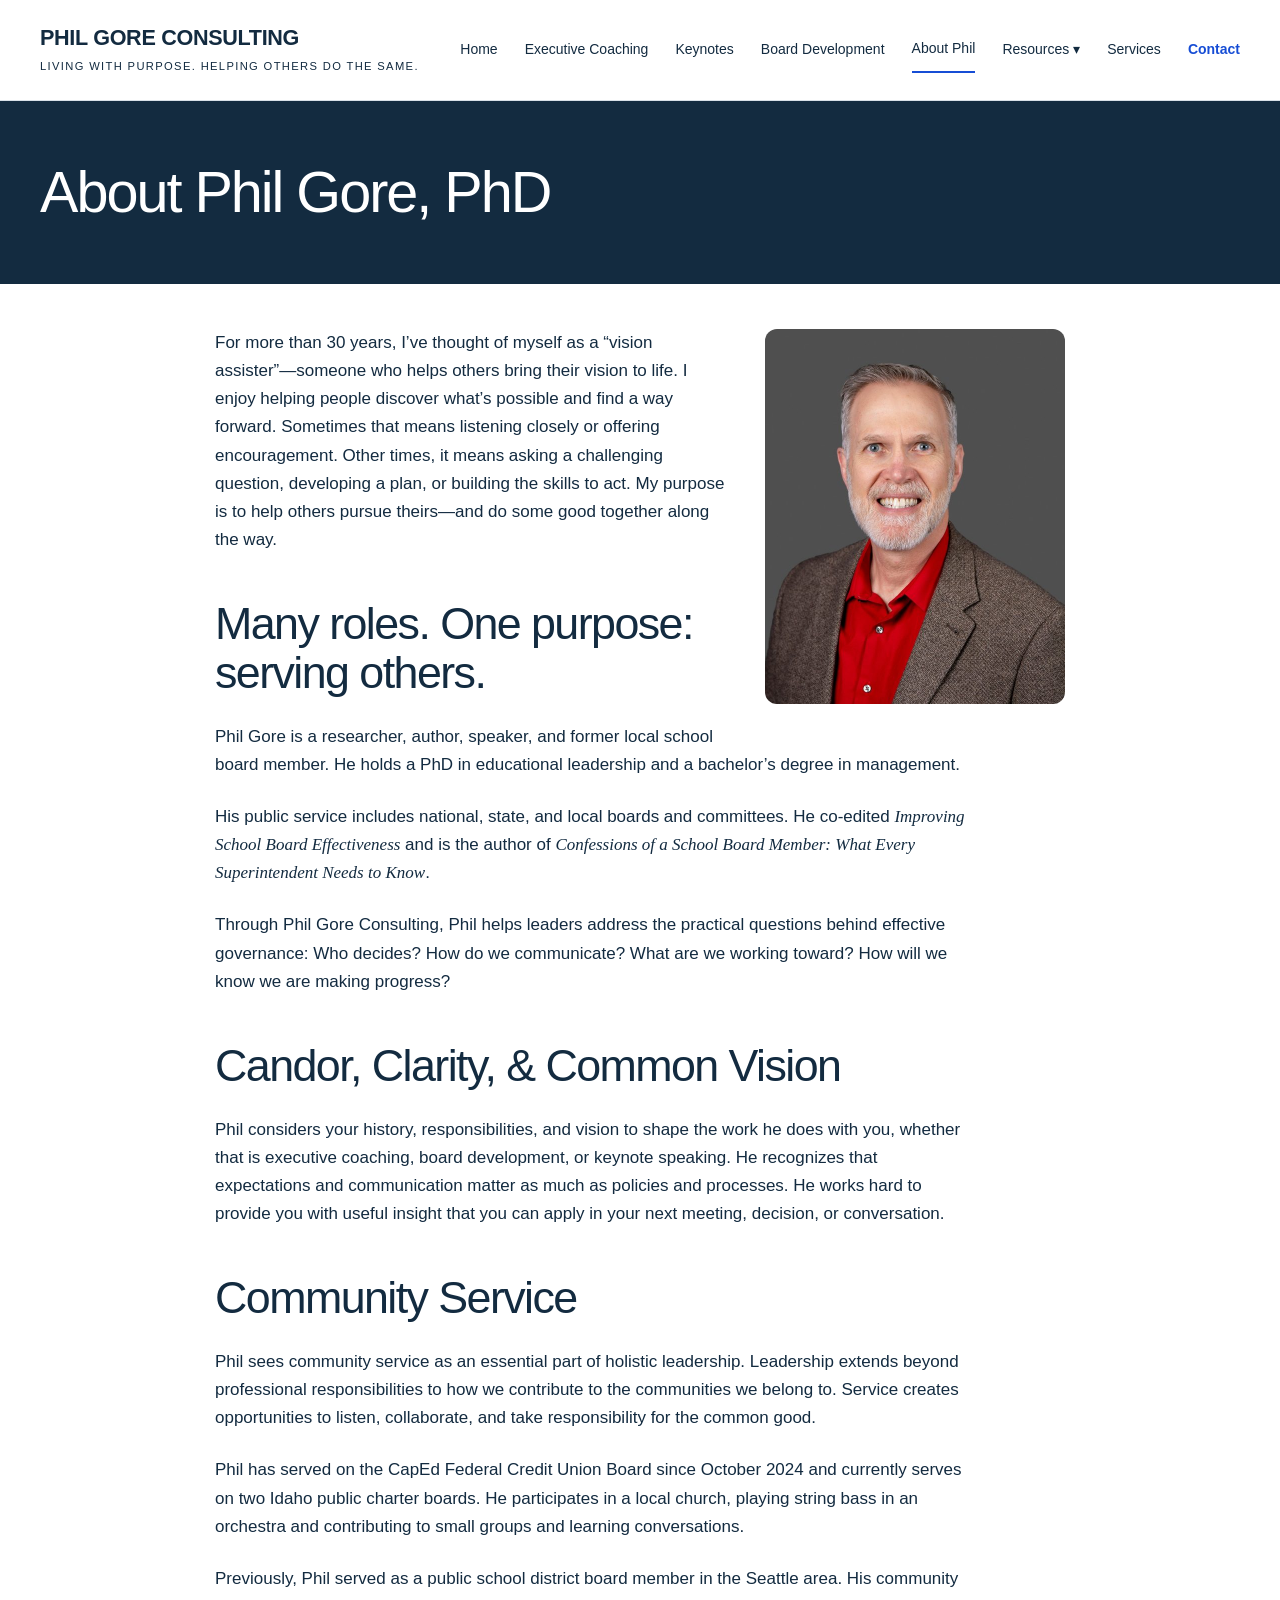
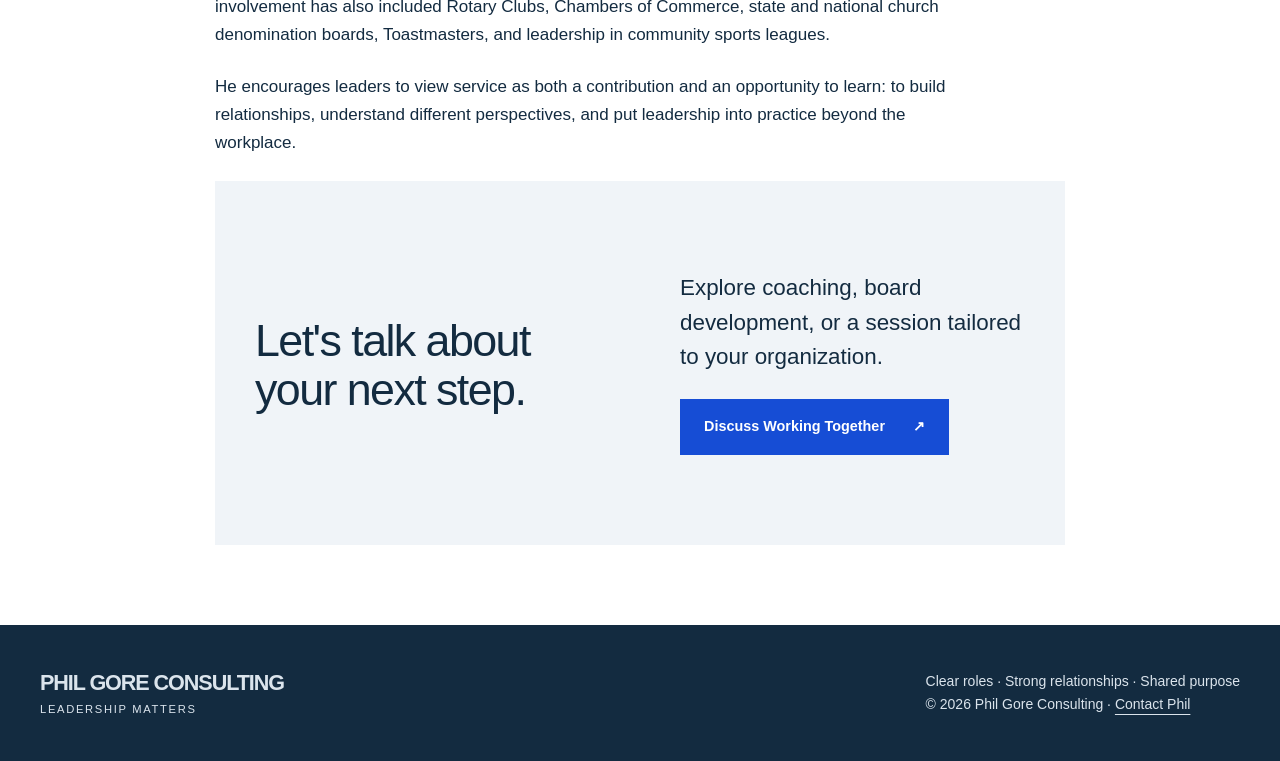
==== about/index.html @ 9f921b5c "Publish f4eb8e37dad629c6091041e6983f38a8189f47fa Erog38/board-coach@f4eb8e37dad629c6091041e6983f38a8" ====
<!DOCTYPE html><html lang="en"><head><meta charset="utf-8"><meta name="viewport" content="width=device-width,initial-scale=1"><title>About Phil Gore, PhD | Phil Gore Consulting</title><meta name="description" content="Meet Phil Gore, former school board member, researcher, author, and governance educator."><link rel="canonical" href="https://philgore.net/about/"><meta name="robots" content="index, follow, max-image-preview:large"><script type="application/ld+json">{"@context":"https://schema.org","@graph":[{"@type":"Person","@id":"https://philgore.net/#phil-gore","name":"Phil Gore","honorificSuffix":"PhD","url":"https://philgore.net/about/","image":"https://philgore.net/assets/phil-about.jpg","sameAs":["https://www.linkedin.com/in/phil-gore-phd-64459114"]},{"@type":"Organization","@id":"https://philgore.net/#consulting","name":"Phil Gore Consulting","url":"https://philgore.net/"},{"@type":"WebSite","@id":"https://philgore.net/#website","name":"Phil Gore Consulting","url":"https://philgore.net/","publisher":{"@id":"https://philgore.net/#consulting"},"inLanguage":"en-US"},{"@type":"ProfilePage","@id":"https://philgore.net/about/#webpage","url":"https://philgore.net/about/","name":"About Phil Gore, PhD | Phil Gore Consulting","description":"Meet Phil Gore, former school board member, researcher, author, and governance educator.","isPartOf":{"@id":"https://philgore.net/#website"},"inLanguage":"en-US","mainEntity":{"@id":"https://philgore.net/#phil-gore"}}]}</script><meta property="og:url" content="https://philgore.net/about/"><meta property="og:site_name" content="Phil Gore Consulting"><meta property="og:locale" content="en_US"><meta name="twitter:title" content="About Phil Gore, PhD | Phil Gore Consulting"><meta name="twitter:description" content="Meet Phil Gore, former school board member, researcher, author, and governance educator."><meta name="twitter:image:alt" content="Phil Gore"><meta property="og:title" content="About Phil Gore, PhD | Phil Gore Consulting"><meta property="og:description" content="Meet Phil Gore, former school board member, researcher, author, and governance educator."><meta property="og:type" content="website"><meta property="og:image" content="https://philgore.net/assets/phil-about.jpg"><meta property="og:image:alt" content="Phil Gore"><meta name="twitter:card" content="summary_large_image"><meta name="twitter:image" content="https://philgore.net/assets/phil-about.jpg"><meta name="theme-color" content="#132b40"><link rel="icon" type="image/svg+xml" href="/favicon-pg.svg"><link rel="stylesheet" href="/_astro/Base.B_Kn-ehx.css"></head><body><a class="skip" href="#main">Skip to content</a><header class="header" data-astro-cid-nen7h5rs><div class="wrap header-inner" data-astro-cid-nen7h5rs><a class="brand" href="/" data-astro-cid-nen7h5rs>PHIL GORE CONSULTING<small data-astro-cid-nen7h5rs>LIVING WITH PURPOSE. HELPING OTHERS DO THE SAME.</small></a><button class="menu-button" aria-controls="navigation" aria-expanded="false" data-astro-cid-nen7h5rs>Menu</button><nav id="navigation" aria-label="Main navigation" data-astro-cid-nen7h5rs><a href="/" data-astro-cid-nen7h5rs>Home</a><a href="/executive-coaching/" data-astro-cid-nen7h5rs>Executive Coaching</a><a href="/events/" data-astro-cid-nen7h5rs>Keynotes</a><a href="/board-development/" data-astro-cid-nen7h5rs>Board Development</a><a href="/about/" aria-current="page" data-astro-cid-nen7h5rs>About Phil</a><details class="resources-menu" data-astro-cid-nen7h5rs><summary data-astro-cid-nen7h5rs>Resources</summary><div class="resources-links" data-astro-cid-nen7h5rs><a href="/podcasts/" data-astro-cid-nen7h5rs>Podcasts</a><a href="/book/" data-astro-cid-nen7h5rs>Publications</a><a href="/insights/" data-astro-cid-nen7h5rs>Insights</a></div></details><a href="/services/" data-astro-cid-nen7h5rs>Services</a><a href="/contact/" data-astro-cid-nen7h5rs>Contact</a></nav></div></header><script type="module">var e=document.querySelector(`.menu-button`);e?.addEventListener(`click`,()=>{let t=document.querySelector(`nav`)?.classList.toggle(`open`);e.setAttribute(`aria-expanded`,String(!!t)),e.textContent=t?`Close`:`Menu`});var t=document.querySelector(`.resources-menu`);document.addEventListener(`click`,e=>{t&&!t.contains(e.target)&&(t.open=!1)}),t?.addEventListener(`keydown`,e=>{e.key===`Escape`&&(t.open=!1,t.querySelector(`summary`)?.focus())});</script><main id="main"><section class="page-intro"><div class="wrap"><h1>About Phil Gore, PhD</h1></div></section><div class="wrap page-body"><img class="about-portrait" src="/assets/phil-about.jpg" alt="Phil Gore, PhD" width="600" height="900"><p>For more than 30 years, I’ve thought of myself as a “vision assister”—someone who helps others bring their vision to life. I enjoy helping people discover what’s possible and find a way forward. Sometimes that means listening closely or offering encouragement. Other times, it means asking a challenging question, developing a plan, or building the skills to act. My purpose is to help others pursue theirs—and do some good together along the way.</p>
<h2 id="many-roles-one-purpose-serving-others">Many roles. One purpose: serving others.</h2>
<p>Phil Gore is a researcher, author, speaker, and former local school board member. He holds a PhD in educational leadership and a bachelor’s degree in management.</p>
<p>His public service includes national, state, and local boards and committees. He co-edited <em>Improving School Board Effectiveness</em> and is the author of <em>Confessions of a School Board Member: What Every Superintendent Needs to Know</em>.</p>
<p>Through Phil Gore Consulting, Phil helps leaders address the practical questions behind effective governance: Who decides? How do we communicate? What are we working toward? How will we know we are making progress?</p>
<h2 id="candor-clarity--common-vision">Candor, Clarity, &amp; Common Vision</h2>
<p>Phil considers your history, responsibilities, and vision to shape the work he does with you, whether that is executive coaching, board development, or keynote speaking. He recognizes that expectations and communication matter as much as policies and processes. He works hard to provide you with useful insight that you can apply in your next meeting, decision, or conversation.</p>
<h2 id="community-service">Community Service</h2>
<p>Phil sees community service as an essential part of holistic leadership. Leadership extends beyond professional responsibilities to how we contribute to the communities we belong to. Service creates opportunities to listen, collaborate, and take responsibility for the common good.</p>
<p>Phil has served on the CapEd Federal Credit Union Board since October 2024 and currently serves on two Idaho public charter boards. He participates in a local church, playing string bass in an orchestra and contributing to small groups and learning conversations.</p>
<p>Previously, Phil served as a public school district board member in the Seattle area. His community involvement has also included Rotary Clubs, Chambers of Commerce, state and national church denomination boards, Toastmasters, and leadership in community sports leagues.</p>
<p>He encourages leaders to view service as both a contribution and an opportunity to learn: to build relationships, understand different perspectives, and put leadership into practice beyond the workplace.</p>
<section class="tinted section"><div class="wrap split"><h2>Let&#39;s talk about your next step.</h2><div><p class="large">Explore coaching, board development, or a session tailored to your organization.</p><a class="button" href="/contact/">Discuss Working Together <span aria-hidden="true">&#8599;</span></a></div></div></section></div></main><footer><div class="wrap"><a class="brand" href="/">PHIL GORE CONSULTING<small>LEADERSHIP MATTERS</small></a><p>Clear roles · Strong relationships · Shared purpose<br>© 2026 Phil Gore Consulting · <a href="/contact/">Contact Phil</a></p></div></footer></body></html>
---- _astro/Base.B_Kn-ehx.css ----
:root{--ink:#132b40;--blue:#164dd5;--sky:#dce8ff;--line:#d8e0e7;--muted:#536577;--paper:#fff;--wash:#f0f4f8}*{box-sizing:border-box}html{scroll-behavior:smooth;scroll-padding-top:110px}body{color:var(--ink);background:var(--paper);margin:0;font:17px/1.65 Arial,Helvetica,sans-serif}a{color:inherit}img{max-width:100%;height:auto}h1,h2,h3,p{margin-top:0}h1,h2,h3{letter-spacing:-.035em;line-height:1.1}h1{margin-bottom:28px;font-size:clamp(2.6rem,5.4vw,5.2rem);font-weight:500}h2{margin-bottom:26px;font-size:clamp(2rem,3.5vw,3.5rem);font-weight:500}h3{font-size:1.5rem;font-weight:500}p{margin-bottom:24px}em{font-family:Georgia,serif;font-weight:400}.wrap{width:min(1200px,100% - 80px);margin:auto}.header{border-bottom:1px solid var(--line);background:#fff}.header-inner{justify-content:space-between;align-items:center;gap:24px;min-height:100px;display:flex}.brand{letter-spacing:-.05em;font-size:1.35rem;font-weight:700;line-height:1.2;text-decoration:none}.brand small{letter-spacing:.15em;text-transform:uppercase;margin-top:7px;font-size:.7rem;font-weight:400;display:block}nav{align-items:center;gap:27px;display:flex}nav a{padding:10px 0;font-size:.875rem;text-decoration:none}nav a[aria-current]{border-bottom:2px solid var(--blue)}nav a:last-child{color:var(--blue);font-weight:700}.eyebrow{text-transform:uppercase;letter-spacing:.14em;margin-bottom:24px;font-size:.75rem;font-weight:700}.hero{background:var(--ink);color:#fff;padding:85px 0 90px}.hero-grid{grid-template-columns:1.6fr .75fr;align-items:center;gap:70px;display:grid}.hero h1 em{color:#9cbbff}.lead{max-width:720px;font-size:1.25rem;line-height:1.65}.hero .lead{color:#d0dce6;max-width:650px}.actions{flex-wrap:wrap;gap:14px;margin-top:32px;display:flex}.button{background:var(--blue);color:#fff;border:1px solid var(--blue);cursor:pointer;justify-content:space-between;align-items:center;gap:28px;padding:16px 23px;font:600 .9rem/1.5 Arial;text-decoration:none;display:inline-flex}.button:hover{color:#fff;background:#123ba1}.secondary{color:var(--ink);background:0 0;border-color:#8193a4}.hero .secondary{color:#fff;border-color:#647e94}.hero-note{border-left:1px solid #4c6174;padding:20px 0 20px 40px}.big-mark{letter-spacing:-.1em;font-size:clamp(3rem,6vw,6rem);font-weight:700;line-height:1}.big-mark span{color:#85aaff}.hero-note .eyebrow{color:#a5c0fb;margin-top:42px}.hero-note p:not(.eyebrow){font-family:Georgia,serif;font-size:1.7rem;line-height:1.4}.hero-note a{text-underline-offset:7px;font-size:.9rem}.audiences{border-bottom:1px solid var(--line);justify-content:space-between;gap:20px;padding-top:25px;padding-bottom:25px;font-size:.875rem;display:flex}.audiences span{color:var(--muted)}.audiences p{margin:0}.audiences b{color:var(--blue);margin:0 12px}.section{padding-top:90px;padding-bottom:90px}.section-heading{grid-template-columns:1fr 1.5fr;gap:0 70px;margin-bottom:40px;display:grid}.section-heading .eyebrow{grid-column:1/-1}.section-heading p:last-child{max-width:470px;color:var(--muted);align-self:center}.service-grid{border-top:1px solid var(--line);border-left:1px solid var(--line);grid-template-columns:repeat(3,1fr);display:grid}.service{border-right:1px solid var(--line);border-bottom:1px solid var(--line);padding:30px;text-decoration:none}.service:hover{background:var(--wash)}.number{color:var(--blue);margin-bottom:36px;font-size:.875rem;display:block}.service h3{min-height:55px}.service p{color:var(--muted);font-size:1rem}.textlink{color:var(--blue);text-underline-offset:6px;font-size:.9rem;font-weight:600}.service .textlink{justify-content:space-between;display:flex}.split{grid-template-columns:1fr 1fr;align-items:start;gap:80px;display:grid}.tinted{background:var(--wash)}.large{font-size:1.4rem;line-height:1.55}.book-feature{align-items:center}.cover-area{background:#e5ecf4;justify-content:center;padding:40px;display:flex}.cover-area img{width:260px;box-shadow:14px 18px 28px #132b4030}.cta{background:var(--blue);color:#fff;padding:70px 0}.cta .button{color:var(--blue);background:#fff;border-color:#fff}.cta h2{margin-bottom:0}footer{background:var(--ink);color:#dbe4ec;padding:45px 0}footer .wrap{justify-content:space-between;gap:30px;display:flex}footer p{margin:0;font-size:.875rem}footer a{text-underline-offset:5px}.page-intro{background:var(--ink);color:#fff;margin-bottom:45px;padding:60px 0}.page-intro h1{max-width:1000px;font-size:clamp(2.4rem,4.5vw,4.2rem)}.page-intro .lead{color:#d0dce6}.page-intro .wrap>:last-child{margin-bottom:0}.page-intro .eyebrow{color:#a5c0fb}.jump-links{flex-wrap:wrap;gap:15px;padding-bottom:45px;display:flex}.jump-links a{border:1px solid var(--line);padding:9px 15px;font-size:.85rem;text-decoration:none}.service-detail{border-top:1px solid var(--line);padding:65px 0}.checklist{padding-left:22px}.checklist li{padding:6px 0}.three{grid-template-columns:repeat(3,1fr);gap:40px;margin-top:45px;display:grid}.three p{color:var(--muted)}.bio img{object-fit:cover;object-position:center top;width:100%;max-height:570px}.book-title{font-size:clamp(2.5rem,4vw,4rem)}.narrow{max-width:820px}.topic-grid article{border-top:2px solid var(--blue);padding-top:25px}.email{color:var(--blue);text-underline-offset:7px;font-size:clamp(1.4rem,3vw,2rem)}.small{color:var(--muted);font-size:.875rem}form{background:var(--wash);padding:35px}label{margin-bottom:7px;font-size:.9rem;font-weight:600;display:block}input,select,textarea{width:100%;font:inherit;color:var(--ink);background:#fff;border:1px solid #9daebe;border-radius:0;margin-bottom:20px;padding:12px}textarea{resize:vertical}form .small{margin:18px 0 0}.skip{z-index:10;background:#fff;padding:12px;position:absolute;top:-100px;left:12px}.skip:focus{top:12px}:focus-visible{outline-offset:5px;outline:3px solid #ef9b38}.menu-button{display:none}@media (width<=900px){.wrap{width:calc(100% - 40px)}.hero-grid{grid-template-columns:1fr;gap:35px}.hero-note{display:none}.header-inner{flex-wrap:wrap;padding:22px 0}nav{flex-wrap:wrap;gap:20px}.hero{padding:60px 0}.split{gap:40px}.service-grid{grid-template-columns:repeat(2,1fr)}.audiences{display:block}.audiences span{margin-bottom:8px;display:block}.section-heading{gap:30px}.section{padding-top:65px;padding-bottom:65px}}@media (width<=620px){.header-inner{min-height:90px}.brand{font-size:1.2rem}.menu-button{border:1px solid var(--line);font:inherit;background:#fff;padding:10px 14px;display:block}nav{gap:0;width:100%;display:none}nav.open{display:flex}nav a{width:50%;padding:12px 0}.hero h1{font-size:2.8rem}.hero .lead{font-size:1.1rem}.section-heading,.split,.three,.service-grid{grid-template-columns:1fr}.service h3{min-height:0}.number{margin-bottom:20px}.section-heading{gap:0}.section-heading h2{margin-bottom:20px}.split{gap:30px}.three{gap:20px}.cta{padding:55px 0}.page-intro{padding-top:50px}.cover-area img{width:220px}.cover-area{padding:30px}.book-feature .cover-area{order:2}footer .wrap{display:block}footer p{margin-top:20px}form{padding:22px}.audiences b{margin:0 5px}.service-detail{padding:45px 0}}@media (prefers-reduced-motion:reduce){html{scroll-behavior:auto}}.page-body{max-width:850px;padding-bottom:80px}.page-body h2{margin-top:45px}.page-body p{max-width:760px}.page-body img{float:right;width:300px;margin:0 0 30px 40px}.page-body .about-portrait{aspect-ratio:4/5;object-fit:cover;object-position:center top;border-radius:12px;height:auto}.event-list{gap:25px;padding:0;list-style:none;display:grid}.event{border-top:1px solid var(--line);padding:25px 0}.event time{color:var(--muted);font-size:.875rem}@media (width<=620px){.page-body img{float:none;width:100%;margin:0 0 25px}}.hero h1.leadership-heading,.page-intro h1.leadership-heading{letter-spacing:-.035em;color:#fff;font-family:Arial,Helvetica,sans-serif;font-size:clamp(2rem,4.5vw,4.2rem);font-style:normal;font-weight:400;line-height:1.12}.hero.leadership-hero,.page-intro.leadership-hero{padding-block:clamp(40px,5vw,60px)}.leadership-intro{flex-direction:column;align-items:flex-start;gap:24px;display:flex}.leadership-intro>.eyebrow,.leadership-intro>.leadership-heading,.leadership-intro>.lead,.leadership-intro>.actions{margin:0}.hero.leadership-hero .lead{font-size:1.25rem}.brand[data-astro-cid-nen7h5rs]{letter-spacing:-.015em;white-space:normal;flex-shrink:1;max-width:100%}.brand[data-astro-cid-nen7h5rs] small[data-astro-cid-nen7h5rs]{letter-spacing:.12em;text-wrap:balance;max-width:30rem;line-height:1.5}.header-inner[data-astro-cid-nen7h5rs]{flex-wrap:wrap;padding:22px 0}nav[data-astro-cid-nen7h5rs]{flex-wrap:wrap}.resources-menu[data-astro-cid-nen7h5rs]{position:relative}.resources-menu[data-astro-cid-nen7h5rs] summary[data-astro-cid-nen7h5rs]{cursor:pointer;padding:10px 0;font-size:.875rem;list-style:none}.resources-menu[data-astro-cid-nen7h5rs] summary[data-astro-cid-nen7h5rs]::-webkit-details-marker{display:none}.resources-menu[data-astro-cid-nen7h5rs] summary[data-astro-cid-nen7h5rs]:after{content:" ▾"}.resources-menu[data-astro-cid-nen7h5rs] summary[data-astro-cid-nen7h5rs][data-current]{border-bottom:2px solid var(--blue)}.resources-links[data-astro-cid-nen7h5rs]{z-index:20;border:1px solid var(--line);background:#fff;min-width:185px;padding:8px 16px;position:absolute;top:100%;left:-16px;box-shadow:0 10px 24px #132b4020}.resources-links[data-astro-cid-nen7h5rs] a[data-astro-cid-nen7h5rs]{color:var(--ink);width:100%;padding:12px 0;font-weight:400;display:block}.resources-links[data-astro-cid-nen7h5rs] a[data-astro-cid-nen7h5rs][aria-current]{color:var(--blue);font-weight:600}.resources-menu[data-astro-cid-nen7h5rs] summary[data-astro-cid-nen7h5rs]:focus-visible{outline:2px solid var(--blue);outline-offset:4px}@media (width<=620px){nav[data-astro-cid-nen7h5rs]{align-items:flex-start}.resources-menu[data-astro-cid-nen7h5rs]{width:50%}.resources-menu[data-astro-cid-nen7h5rs] summary[data-astro-cid-nen7h5rs]{padding:12px 0}.resources-links[data-astro-cid-nen7h5rs]{border:0;border-left:2px solid var(--line);min-width:0;box-shadow:none;padding:0 0 0 12px;position:static}.brand[data-astro-cid-nen7h5rs] small[data-astro-cid-nen7h5rs]{font-size:.622rem}}
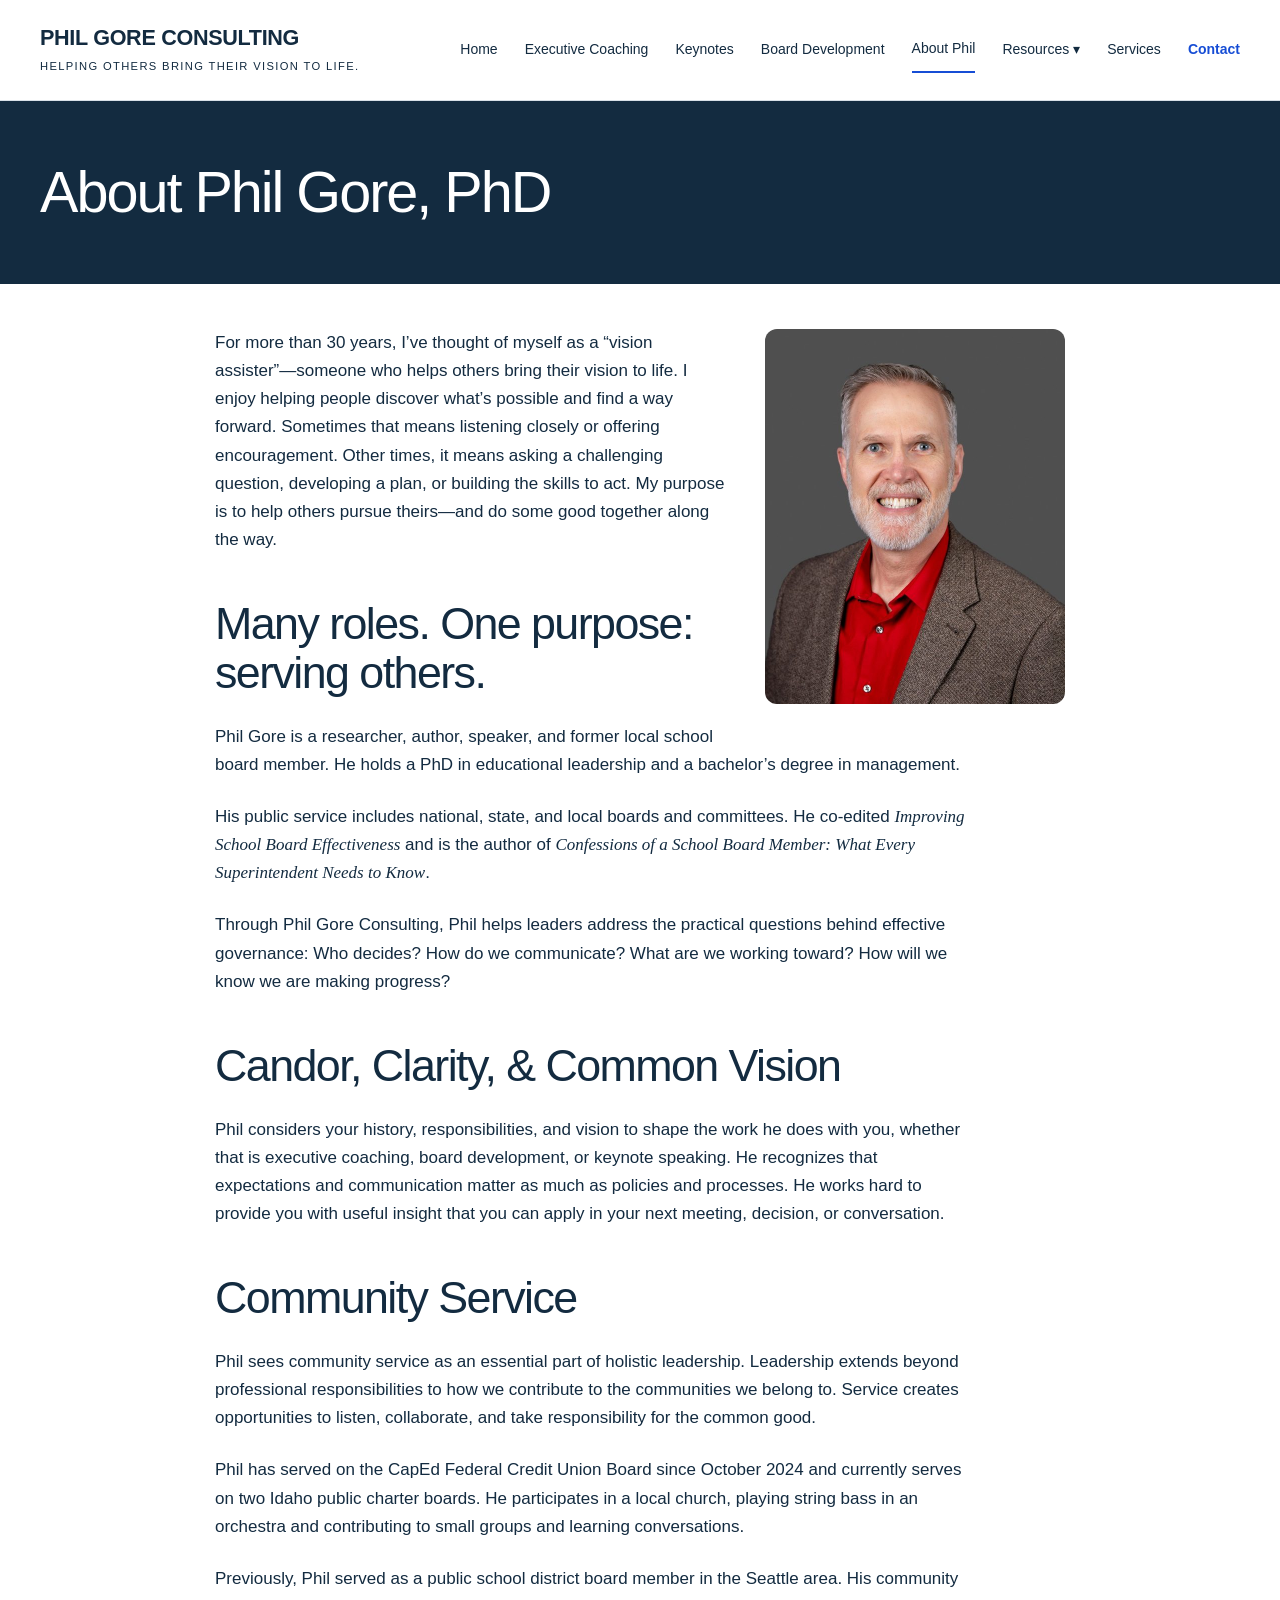
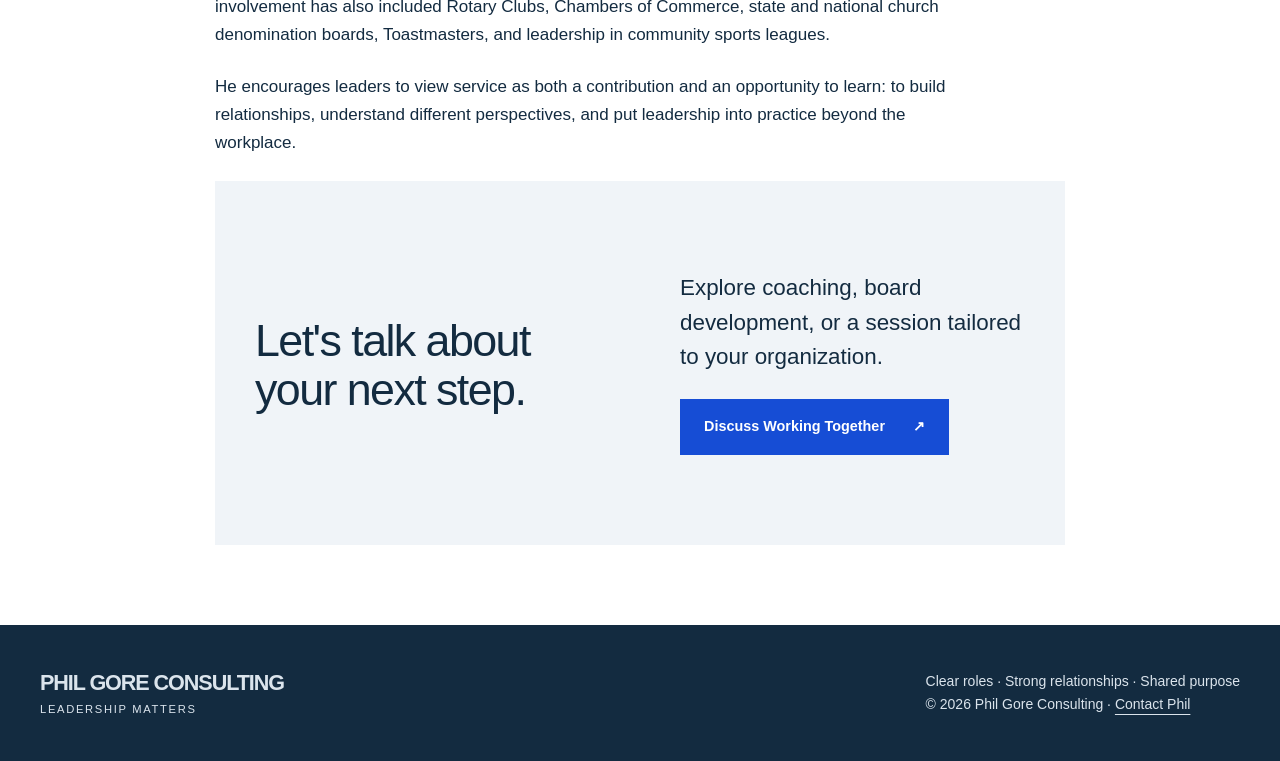
==== commit 465f1e35: "Publish 78bbd23c2805ed97fa80b8e051b37bd42bf920c8 Erog38/board-coach@78bbd23c2805ed97fa80b8e051b37bd4" ====
--- a/about/index.html
+++ b/about/index.html
@@ -1,4 +1,4 @@
-<!DOCTYPE html><html lang="en"><head><meta charset="utf-8"><meta name="viewport" content="width=device-width,initial-scale=1"><title>About Phil Gore, PhD | Phil Gore Consulting</title><meta name="description" content="Meet Phil Gore, former school board member, researcher, author, and governance educator."><link rel="canonical" href="https://philgore.net/about/"><meta name="robots" content="index, follow, max-image-preview:large"><script type="application/ld+json">{"@context":"https://schema.org","@graph":[{"@type":"Person","@id":"https://philgore.net/#phil-gore","name":"Phil Gore","honorificSuffix":"PhD","url":"https://philgore.net/about/","image":"https://philgore.net/assets/phil-about.jpg","sameAs":["https://www.linkedin.com/in/phil-gore-phd-64459114"]},{"@type":"Organization","@id":"https://philgore.net/#consulting","name":"Phil Gore Consulting","url":"https://philgore.net/"},{"@type":"WebSite","@id":"https://philgore.net/#website","name":"Phil Gore Consulting","url":"https://philgore.net/","publisher":{"@id":"https://philgore.net/#consulting"},"inLanguage":"en-US"},{"@type":"ProfilePage","@id":"https://philgore.net/about/#webpage","url":"https://philgore.net/about/","name":"About Phil Gore, PhD | Phil Gore Consulting","description":"Meet Phil Gore, former school board member, researcher, author, and governance educator.","isPartOf":{"@id":"https://philgore.net/#website"},"inLanguage":"en-US","mainEntity":{"@id":"https://philgore.net/#phil-gore"}}]}</script><meta property="og:url" content="https://philgore.net/about/"><meta property="og:site_name" content="Phil Gore Consulting"><meta property="og:locale" content="en_US"><meta name="twitter:title" content="About Phil Gore, PhD | Phil Gore Consulting"><meta name="twitter:description" content="Meet Phil Gore, former school board member, researcher, author, and governance educator."><meta name="twitter:image:alt" content="Phil Gore"><meta property="og:title" content="About Phil Gore, PhD | Phil Gore Consulting"><meta property="og:description" content="Meet Phil Gore, former school board member, researcher, author, and governance educator."><meta property="og:type" content="website"><meta property="og:image" content="https://philgore.net/assets/phil-about.jpg"><meta property="og:image:alt" content="Phil Gore"><meta name="twitter:card" content="summary_large_image"><meta name="twitter:image" content="https://philgore.net/assets/phil-about.jpg"><meta name="theme-color" content="#132b40"><link rel="icon" type="image/svg+xml" href="/favicon-pg.svg"><link rel="stylesheet" href="/_astro/Base.B_Kn-ehx.css"></head><body><a class="skip" href="#main">Skip to content</a><header class="header" data-astro-cid-nen7h5rs><div class="wrap header-inner" data-astro-cid-nen7h5rs><a class="brand" href="/" data-astro-cid-nen7h5rs>PHIL GORE CONSULTING<small data-astro-cid-nen7h5rs>LIVING WITH PURPOSE. HELPING OTHERS DO THE SAME.</small></a><button class="menu-button" aria-controls="navigation" aria-expanded="false" data-astro-cid-nen7h5rs>Menu</button><nav id="navigation" aria-label="Main navigation" data-astro-cid-nen7h5rs><a href="/" data-astro-cid-nen7h5rs>Home</a><a href="/executive-coaching/" data-astro-cid-nen7h5rs>Executive Coaching</a><a href="/events/" data-astro-cid-nen7h5rs>Keynotes</a><a href="/board-development/" data-astro-cid-nen7h5rs>Board Development</a><a href="/about/" aria-current="page" data-astro-cid-nen7h5rs>About Phil</a><details class="resources-menu" data-astro-cid-nen7h5rs><summary data-astro-cid-nen7h5rs>Resources</summary><div class="resources-links" data-astro-cid-nen7h5rs><a href="/podcasts/" data-astro-cid-nen7h5rs>Podcasts</a><a href="/book/" data-astro-cid-nen7h5rs>Publications</a><a href="/insights/" data-astro-cid-nen7h5rs>Insights</a></div></details><a href="/services/" data-astro-cid-nen7h5rs>Services</a><a href="/contact/" data-astro-cid-nen7h5rs>Contact</a></nav></div></header><script type="module">var e=document.querySelector(`.menu-button`);e?.addEventListener(`click`,()=>{let t=document.querySelector(`nav`)?.classList.toggle(`open`);e.setAttribute(`aria-expanded`,String(!!t)),e.textContent=t?`Close`:`Menu`});var t=document.querySelector(`.resources-menu`);document.addEventListener(`click`,e=>{t&&!t.contains(e.target)&&(t.open=!1)}),t?.addEventListener(`keydown`,e=>{e.key===`Escape`&&(t.open=!1,t.querySelector(`summary`)?.focus())});</script><main id="main"><section class="page-intro"><div class="wrap"><h1>About Phil Gore, PhD</h1></div></section><div class="wrap page-body"><img class="about-portrait" src="/assets/phil-about.jpg" alt="Phil Gore, PhD" width="600" height="900"><p>For more than 30 years, I’ve thought of myself as a “vision assister”—someone who helps others bring their vision to life. I enjoy helping people discover what’s possible and find a way forward. Sometimes that means listening closely or offering encouragement. Other times, it means asking a challenging question, developing a plan, or building the skills to act. My purpose is to help others pursue theirs—and do some good together along the way.</p>
+<!DOCTYPE html><html lang="en"><head><meta charset="utf-8"><meta name="viewport" content="width=device-width,initial-scale=1"><title>About Phil Gore, PhD | Phil Gore Consulting</title><meta name="description" content="Meet Phil Gore, former school board member, researcher, author, and governance educator."><link rel="canonical" href="https://philgore.net/about/"><meta name="robots" content="index, follow, max-image-preview:large"><script type="application/ld+json">{"@context":"https://schema.org","@graph":[{"@type":"Person","@id":"https://philgore.net/#phil-gore","name":"Phil Gore","honorificSuffix":"PhD","url":"https://philgore.net/about/","image":"https://philgore.net/assets/phil-about.jpg","sameAs":["https://www.linkedin.com/in/phil-gore-phd-64459114"]},{"@type":"Organization","@id":"https://philgore.net/#consulting","name":"Phil Gore Consulting","url":"https://philgore.net/"},{"@type":"WebSite","@id":"https://philgore.net/#website","name":"Phil Gore Consulting","url":"https://philgore.net/","publisher":{"@id":"https://philgore.net/#consulting"},"inLanguage":"en-US"},{"@type":"ProfilePage","@id":"https://philgore.net/about/#webpage","url":"https://philgore.net/about/","name":"About Phil Gore, PhD | Phil Gore Consulting","description":"Meet Phil Gore, former school board member, researcher, author, and governance educator.","isPartOf":{"@id":"https://philgore.net/#website"},"inLanguage":"en-US","mainEntity":{"@id":"https://philgore.net/#phil-gore"}}]}</script><meta property="og:url" content="https://philgore.net/about/"><meta property="og:site_name" content="Phil Gore Consulting"><meta property="og:locale" content="en_US"><meta name="twitter:title" content="About Phil Gore, PhD | Phil Gore Consulting"><meta name="twitter:description" content="Meet Phil Gore, former school board member, researcher, author, and governance educator."><meta name="twitter:image:alt" content="Phil Gore"><meta property="og:title" content="About Phil Gore, PhD | Phil Gore Consulting"><meta property="og:description" content="Meet Phil Gore, former school board member, researcher, author, and governance educator."><meta property="og:type" content="website"><meta property="og:image" content="https://philgore.net/assets/phil-about.jpg"><meta property="og:image:alt" content="Phil Gore"><meta name="twitter:card" content="summary_large_image"><meta name="twitter:image" content="https://philgore.net/assets/phil-about.jpg"><meta name="theme-color" content="#132b40"><link rel="icon" type="image/svg+xml" href="/favicon-pg.svg"><link rel="stylesheet" href="/_astro/Base.B_Kn-ehx.css"></head><body><a class="skip" href="#main">Skip to content</a><header class="header" data-astro-cid-nen7h5rs><div class="wrap header-inner" data-astro-cid-nen7h5rs><a class="brand" href="/" data-astro-cid-nen7h5rs>PHIL GORE CONSULTING<small data-astro-cid-nen7h5rs>Helping others bring their vision to life.</small></a><button class="menu-button" aria-controls="navigation" aria-expanded="false" data-astro-cid-nen7h5rs>Menu</button><nav id="navigation" aria-label="Main navigation" data-astro-cid-nen7h5rs><a href="/" data-astro-cid-nen7h5rs>Home</a><a href="/executive-coaching/" data-astro-cid-nen7h5rs>Executive Coaching</a><a href="/events/" data-astro-cid-nen7h5rs>Keynotes</a><a href="/board-development/" data-astro-cid-nen7h5rs>Board Development</a><a href="/about/" aria-current="page" data-astro-cid-nen7h5rs>About Phil</a><details class="resources-menu" data-astro-cid-nen7h5rs><summary data-astro-cid-nen7h5rs>Resources</summary><div class="resources-links" data-astro-cid-nen7h5rs><a href="/podcasts/" data-astro-cid-nen7h5rs>Podcasts</a><a href="/book/" data-astro-cid-nen7h5rs>Publications</a><a href="/insights/" data-astro-cid-nen7h5rs>Insights</a></div></details><a href="/services/" data-astro-cid-nen7h5rs>Services</a><a href="/contact/" data-astro-cid-nen7h5rs>Contact</a></nav></div></header><script type="module">var e=document.querySelector(`.menu-button`);e?.addEventListener(`click`,()=>{let t=document.querySelector(`nav`)?.classList.toggle(`open`);e.setAttribute(`aria-expanded`,String(!!t)),e.textContent=t?`Close`:`Menu`});var t=document.querySelector(`.resources-menu`);document.addEventListener(`click`,e=>{t&&!t.contains(e.target)&&(t.open=!1)}),t?.addEventListener(`keydown`,e=>{e.key===`Escape`&&(t.open=!1,t.querySelector(`summary`)?.focus())});</script><main id="main"><section class="page-intro"><div class="wrap"><h1>About Phil Gore, PhD</h1></div></section><div class="wrap page-body"><img class="about-portrait" src="/assets/phil-about.jpg" alt="Phil Gore, PhD" width="600" height="900"><p>For more than 30 years, I’ve thought of myself as a “vision assister”—someone who helps others bring their vision to life. I enjoy helping people discover what’s possible and find a way forward. Sometimes that means listening closely or offering encouragement. Other times, it means asking a challenging question, developing a plan, or building the skills to act. My purpose is to help others pursue theirs—and do some good together along the way.</p>
 <h2 id="many-roles-one-purpose-serving-others">Many roles. One purpose: serving others.</h2>
 <p>Phil Gore is a researcher, author, speaker, and former local school board member. He holds a PhD in educational leadership and a bachelor’s degree in management.</p>
 <p>His public service includes national, state, and local boards and committees. He co-edited <em>Improving School Board Effectiveness</em> and is the author of <em>Confessions of a School Board Member: What Every Superintendent Needs to Know</em>.</p>
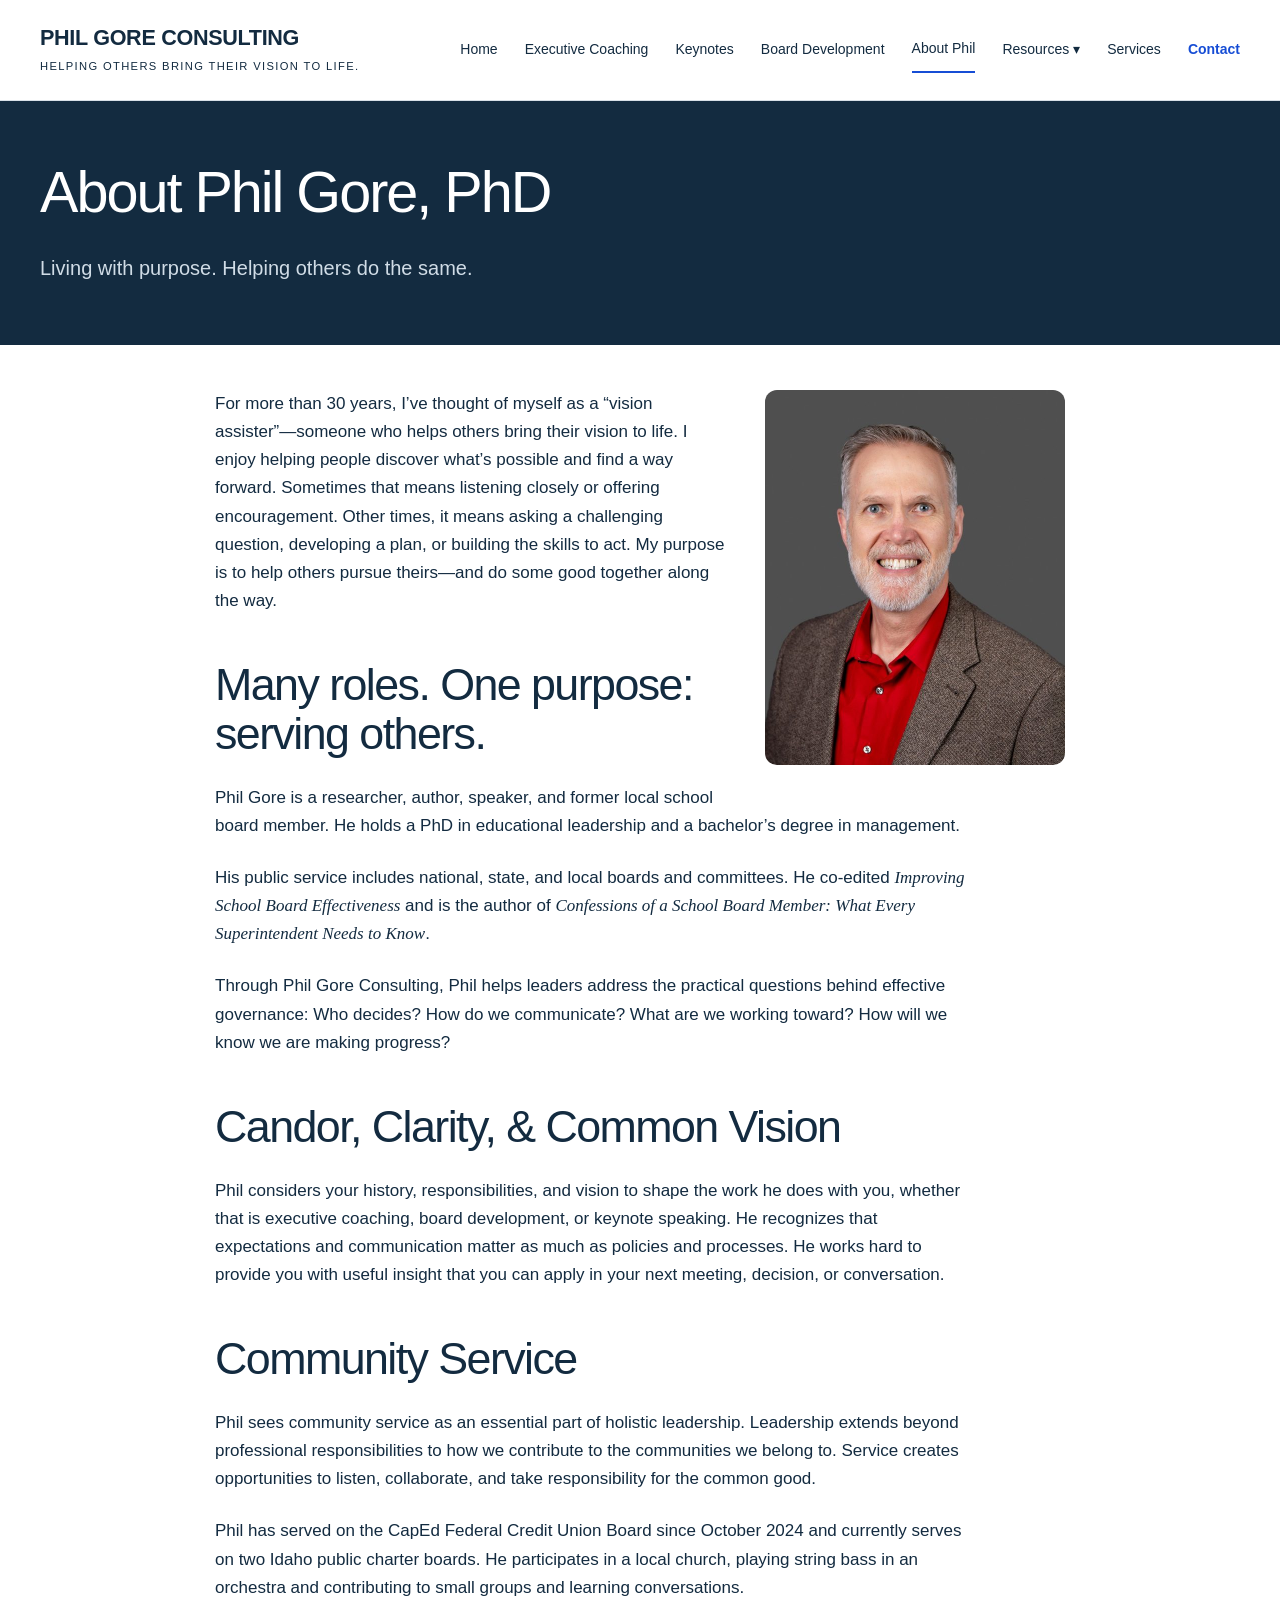
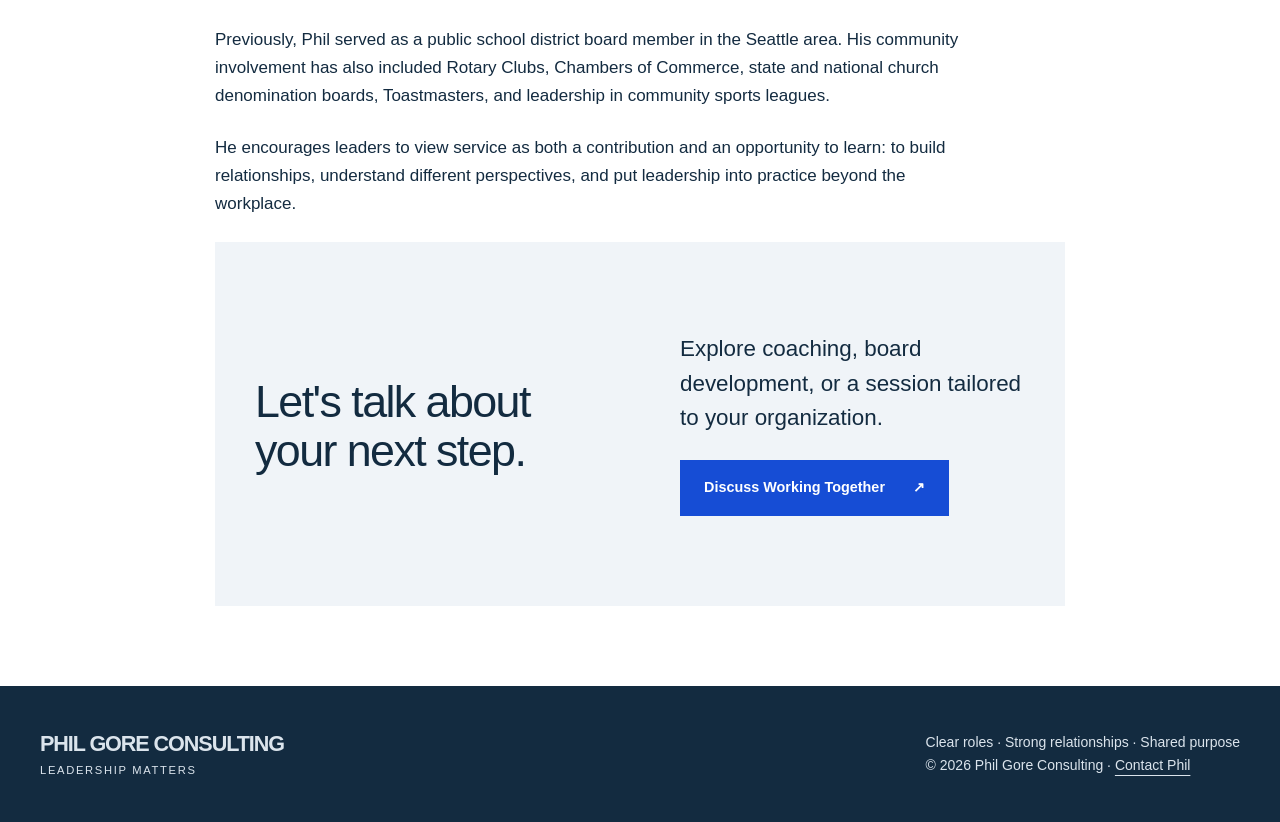
==== commit 06b41031: "Publish 7d4c35b1aa7a90f6311e693cb22f01055b196aa8 Erog38/board-coach@7d4c35b1aa7a90f6311e693cb22f0105" ====
--- a/about/index.html
+++ b/about/index.html
@@ -1,4 +1,4 @@
-<!DOCTYPE html><html lang="en"><head><meta charset="utf-8"><meta name="viewport" content="width=device-width,initial-scale=1"><title>About Phil Gore, PhD | Phil Gore Consulting</title><meta name="description" content="Meet Phil Gore, former school board member, researcher, author, and governance educator."><link rel="canonical" href="https://philgore.net/about/"><meta name="robots" content="index, follow, max-image-preview:large"><script type="application/ld+json">{"@context":"https://schema.org","@graph":[{"@type":"Person","@id":"https://philgore.net/#phil-gore","name":"Phil Gore","honorificSuffix":"PhD","url":"https://philgore.net/about/","image":"https://philgore.net/assets/phil-about.jpg","sameAs":["https://www.linkedin.com/in/phil-gore-phd-64459114"]},{"@type":"Organization","@id":"https://philgore.net/#consulting","name":"Phil Gore Consulting","url":"https://philgore.net/"},{"@type":"WebSite","@id":"https://philgore.net/#website","name":"Phil Gore Consulting","url":"https://philgore.net/","publisher":{"@id":"https://philgore.net/#consulting"},"inLanguage":"en-US"},{"@type":"ProfilePage","@id":"https://philgore.net/about/#webpage","url":"https://philgore.net/about/","name":"About Phil Gore, PhD | Phil Gore Consulting","description":"Meet Phil Gore, former school board member, researcher, author, and governance educator.","isPartOf":{"@id":"https://philgore.net/#website"},"inLanguage":"en-US","mainEntity":{"@id":"https://philgore.net/#phil-gore"}}]}</script><meta property="og:url" content="https://philgore.net/about/"><meta property="og:site_name" content="Phil Gore Consulting"><meta property="og:locale" content="en_US"><meta name="twitter:title" content="About Phil Gore, PhD | Phil Gore Consulting"><meta name="twitter:description" content="Meet Phil Gore, former school board member, researcher, author, and governance educator."><meta name="twitter:image:alt" content="Phil Gore"><meta property="og:title" content="About Phil Gore, PhD | Phil Gore Consulting"><meta property="og:description" content="Meet Phil Gore, former school board member, researcher, author, and governance educator."><meta property="og:type" content="website"><meta property="og:image" content="https://philgore.net/assets/phil-about.jpg"><meta property="og:image:alt" content="Phil Gore"><meta name="twitter:card" content="summary_large_image"><meta name="twitter:image" content="https://philgore.net/assets/phil-about.jpg"><meta name="theme-color" content="#132b40"><link rel="icon" type="image/svg+xml" href="/favicon-pg.svg"><link rel="stylesheet" href="/_astro/Base.B_Kn-ehx.css"></head><body><a class="skip" href="#main">Skip to content</a><header class="header" data-astro-cid-nen7h5rs><div class="wrap header-inner" data-astro-cid-nen7h5rs><a class="brand" href="/" data-astro-cid-nen7h5rs>PHIL GORE CONSULTING<small data-astro-cid-nen7h5rs>Helping others bring their vision to life.</small></a><button class="menu-button" aria-controls="navigation" aria-expanded="false" data-astro-cid-nen7h5rs>Menu</button><nav id="navigation" aria-label="Main navigation" data-astro-cid-nen7h5rs><a href="/" data-astro-cid-nen7h5rs>Home</a><a href="/executive-coaching/" data-astro-cid-nen7h5rs>Executive Coaching</a><a href="/events/" data-astro-cid-nen7h5rs>Keynotes</a><a href="/board-development/" data-astro-cid-nen7h5rs>Board Development</a><a href="/about/" aria-current="page" data-astro-cid-nen7h5rs>About Phil</a><details class="resources-menu" data-astro-cid-nen7h5rs><summary data-astro-cid-nen7h5rs>Resources</summary><div class="resources-links" data-astro-cid-nen7h5rs><a href="/podcasts/" data-astro-cid-nen7h5rs>Podcasts</a><a href="/book/" data-astro-cid-nen7h5rs>Publications</a><a href="/insights/" data-astro-cid-nen7h5rs>Insights</a></div></details><a href="/services/" data-astro-cid-nen7h5rs>Services</a><a href="/contact/" data-astro-cid-nen7h5rs>Contact</a></nav></div></header><script type="module">var e=document.querySelector(`.menu-button`);e?.addEventListener(`click`,()=>{let t=document.querySelector(`nav`)?.classList.toggle(`open`);e.setAttribute(`aria-expanded`,String(!!t)),e.textContent=t?`Close`:`Menu`});var t=document.querySelector(`.resources-menu`);document.addEventListener(`click`,e=>{t&&!t.contains(e.target)&&(t.open=!1)}),t?.addEventListener(`keydown`,e=>{e.key===`Escape`&&(t.open=!1,t.querySelector(`summary`)?.focus())});</script><main id="main"><section class="page-intro"><div class="wrap"><h1>About Phil Gore, PhD</h1></div></section><div class="wrap page-body"><img class="about-portrait" src="/assets/phil-about.jpg" alt="Phil Gore, PhD" width="600" height="900"><p>For more than 30 years, I’ve thought of myself as a “vision assister”—someone who helps others bring their vision to life. I enjoy helping people discover what’s possible and find a way forward. Sometimes that means listening closely or offering encouragement. Other times, it means asking a challenging question, developing a plan, or building the skills to act. My purpose is to help others pursue theirs—and do some good together along the way.</p>
+<!DOCTYPE html><html lang="en"><head><meta charset="utf-8"><meta name="viewport" content="width=device-width,initial-scale=1"><title>About Phil Gore, PhD | Phil Gore Consulting</title><meta name="description" content="Meet Phil Gore, former school board member, researcher, author, and governance educator."><link rel="canonical" href="https://philgore.net/about/"><meta name="robots" content="index, follow, max-image-preview:large"><script type="application/ld+json">{"@context":"https://schema.org","@graph":[{"@type":"Person","@id":"https://philgore.net/#phil-gore","name":"Phil Gore","honorificSuffix":"PhD","url":"https://philgore.net/about/","image":"https://philgore.net/assets/phil-about.jpg","sameAs":["https://www.linkedin.com/in/phil-gore-phd-64459114"]},{"@type":"Organization","@id":"https://philgore.net/#consulting","name":"Phil Gore Consulting","url":"https://philgore.net/"},{"@type":"WebSite","@id":"https://philgore.net/#website","name":"Phil Gore Consulting","url":"https://philgore.net/","publisher":{"@id":"https://philgore.net/#consulting"},"inLanguage":"en-US"},{"@type":"ProfilePage","@id":"https://philgore.net/about/#webpage","url":"https://philgore.net/about/","name":"About Phil Gore, PhD | Phil Gore Consulting","description":"Meet Phil Gore, former school board member, researcher, author, and governance educator.","isPartOf":{"@id":"https://philgore.net/#website"},"inLanguage":"en-US","mainEntity":{"@id":"https://philgore.net/#phil-gore"}}]}</script><meta property="og:url" content="https://philgore.net/about/"><meta property="og:site_name" content="Phil Gore Consulting"><meta property="og:locale" content="en_US"><meta name="twitter:title" content="About Phil Gore, PhD | Phil Gore Consulting"><meta name="twitter:description" content="Meet Phil Gore, former school board member, researcher, author, and governance educator."><meta name="twitter:image:alt" content="Phil Gore"><meta property="og:title" content="About Phil Gore, PhD | Phil Gore Consulting"><meta property="og:description" content="Meet Phil Gore, former school board member, researcher, author, and governance educator."><meta property="og:type" content="website"><meta property="og:image" content="https://philgore.net/assets/phil-about.jpg"><meta property="og:image:alt" content="Phil Gore"><meta name="twitter:card" content="summary_large_image"><meta name="twitter:image" content="https://philgore.net/assets/phil-about.jpg"><meta name="theme-color" content="#132b40"><link rel="icon" type="image/svg+xml" href="/favicon-pg.svg"><link rel="stylesheet" href="/_astro/Base.B_Kn-ehx.css"></head><body><a class="skip" href="#main">Skip to content</a><header class="header" data-astro-cid-nen7h5rs><div class="wrap header-inner" data-astro-cid-nen7h5rs><a class="brand" href="/" data-astro-cid-nen7h5rs>PHIL GORE CONSULTING<small data-astro-cid-nen7h5rs>Helping others bring their vision to life.</small></a><button class="menu-button" aria-controls="navigation" aria-expanded="false" data-astro-cid-nen7h5rs>Menu</button><nav id="navigation" aria-label="Main navigation" data-astro-cid-nen7h5rs><a href="/" data-astro-cid-nen7h5rs>Home</a><a href="/executive-coaching/" data-astro-cid-nen7h5rs>Executive Coaching</a><a href="/events/" data-astro-cid-nen7h5rs>Keynotes</a><a href="/board-development/" data-astro-cid-nen7h5rs>Board Development</a><a href="/about/" aria-current="page" data-astro-cid-nen7h5rs>About Phil</a><details class="resources-menu" data-astro-cid-nen7h5rs><summary data-astro-cid-nen7h5rs>Resources</summary><div class="resources-links" data-astro-cid-nen7h5rs><a href="/podcasts/" data-astro-cid-nen7h5rs>Podcasts</a><a href="/book/" data-astro-cid-nen7h5rs>Publications</a><a href="/insights/" data-astro-cid-nen7h5rs>Insights</a></div></details><a href="/services/" data-astro-cid-nen7h5rs>Services</a><a href="/contact/" data-astro-cid-nen7h5rs>Contact</a></nav></div></header><script type="module">var e=document.querySelector(`.menu-button`);e?.addEventListener(`click`,()=>{let t=document.querySelector(`nav`)?.classList.toggle(`open`);e.setAttribute(`aria-expanded`,String(!!t)),e.textContent=t?`Close`:`Menu`});var t=document.querySelector(`.resources-menu`);document.addEventListener(`click`,e=>{t&&!t.contains(e.target)&&(t.open=!1)}),t?.addEventListener(`keydown`,e=>{e.key===`Escape`&&(t.open=!1,t.querySelector(`summary`)?.focus())});</script><main id="main"><section class="page-intro"><div class="wrap"><h1>About Phil Gore, PhD</h1><p class="lead">Living with purpose. Helping others do the same.</p></div></section><div class="wrap page-body"><img class="about-portrait" src="/assets/phil-about.jpg" alt="Phil Gore, PhD" width="600" height="900"><p>For more than 30 years, I’ve thought of myself as a “vision assister”—someone who helps others bring their vision to life. I enjoy helping people discover what’s possible and find a way forward. Sometimes that means listening closely or offering encouragement. Other times, it means asking a challenging question, developing a plan, or building the skills to act. My purpose is to help others pursue theirs—and do some good together along the way.</p>
 <h2 id="many-roles-one-purpose-serving-others">Many roles. One purpose: serving others.</h2>
 <p>Phil Gore is a researcher, author, speaker, and former local school board member. He holds a PhD in educational leadership and a bachelor’s degree in management.</p>
 <p>His public service includes national, state, and local boards and committees. He co-edited <em>Improving School Board Effectiveness</em> and is the author of <em>Confessions of a School Board Member: What Every Superintendent Needs to Know</em>.</p>
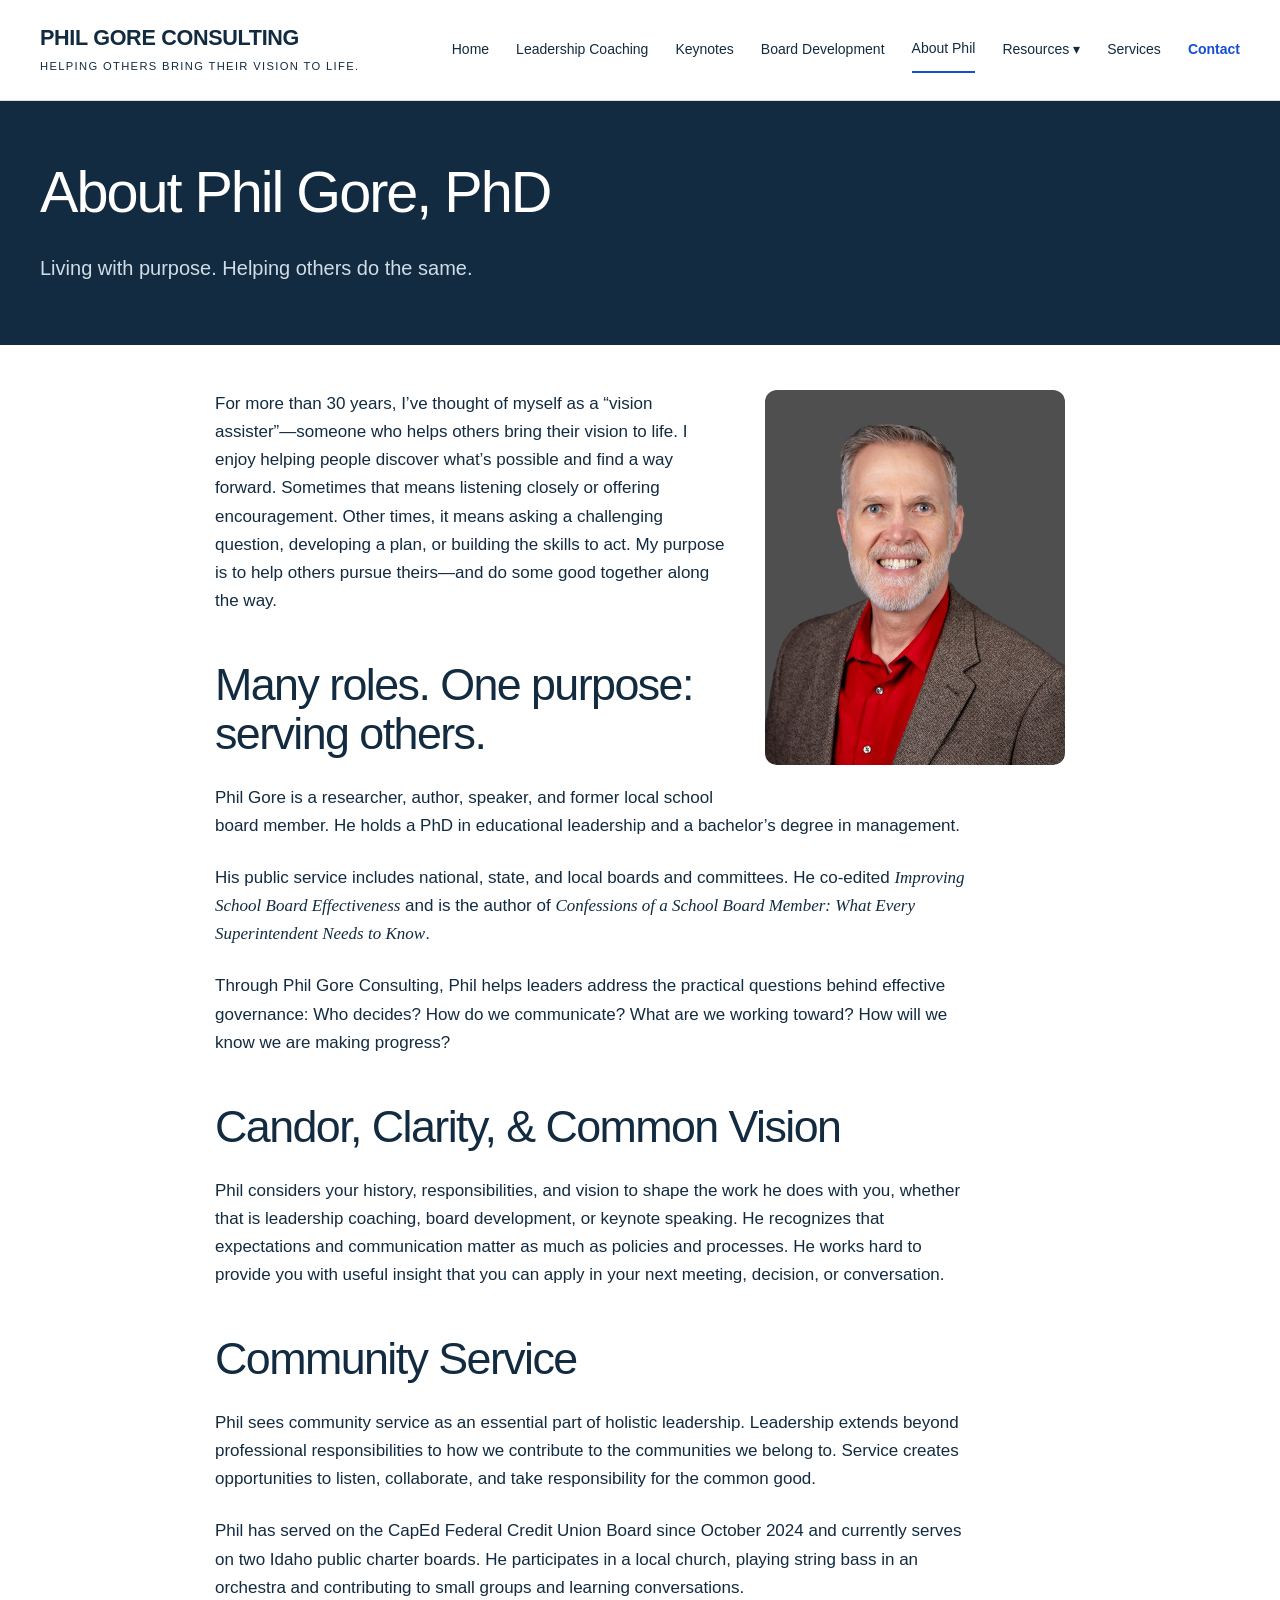
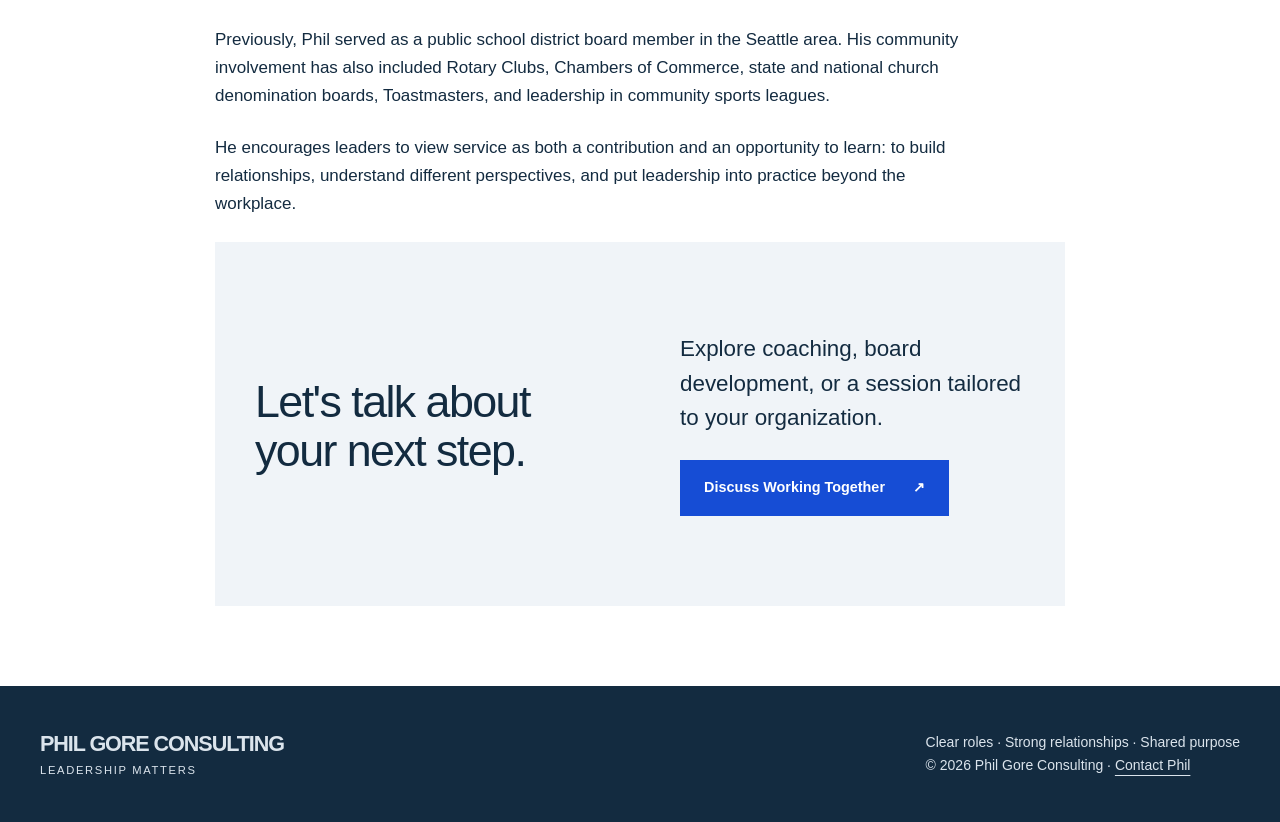
==== commit 07a6eed3: "Publish e73377c470784cc4977c563efd059a7425116ead Erog38/board-coach@e73377c470784cc4977c563efd059a74" ====
--- a/about/index.html
+++ b/about/index.html
@@ -1,10 +1,10 @@
-<!DOCTYPE html><html lang="en"><head><meta charset="utf-8"><meta name="viewport" content="width=device-width,initial-scale=1"><title>About Phil Gore, PhD | Phil Gore Consulting</title><meta name="description" content="Meet Phil Gore, former school board member, researcher, author, and governance educator."><link rel="canonical" href="https://philgore.net/about/"><meta name="robots" content="index, follow, max-image-preview:large"><script type="application/ld+json">{"@context":"https://schema.org","@graph":[{"@type":"Person","@id":"https://philgore.net/#phil-gore","name":"Phil Gore","honorificSuffix":"PhD","url":"https://philgore.net/about/","image":"https://philgore.net/assets/phil-about.jpg","sameAs":["https://www.linkedin.com/in/phil-gore-phd-64459114"]},{"@type":"Organization","@id":"https://philgore.net/#consulting","name":"Phil Gore Consulting","url":"https://philgore.net/"},{"@type":"WebSite","@id":"https://philgore.net/#website","name":"Phil Gore Consulting","url":"https://philgore.net/","publisher":{"@id":"https://philgore.net/#consulting"},"inLanguage":"en-US"},{"@type":"ProfilePage","@id":"https://philgore.net/about/#webpage","url":"https://philgore.net/about/","name":"About Phil Gore, PhD | Phil Gore Consulting","description":"Meet Phil Gore, former school board member, researcher, author, and governance educator.","isPartOf":{"@id":"https://philgore.net/#website"},"inLanguage":"en-US","mainEntity":{"@id":"https://philgore.net/#phil-gore"}}]}</script><meta property="og:url" content="https://philgore.net/about/"><meta property="og:site_name" content="Phil Gore Consulting"><meta property="og:locale" content="en_US"><meta name="twitter:title" content="About Phil Gore, PhD | Phil Gore Consulting"><meta name="twitter:description" content="Meet Phil Gore, former school board member, researcher, author, and governance educator."><meta name="twitter:image:alt" content="Phil Gore"><meta property="og:title" content="About Phil Gore, PhD | Phil Gore Consulting"><meta property="og:description" content="Meet Phil Gore, former school board member, researcher, author, and governance educator."><meta property="og:type" content="website"><meta property="og:image" content="https://philgore.net/assets/phil-about.jpg"><meta property="og:image:alt" content="Phil Gore"><meta name="twitter:card" content="summary_large_image"><meta name="twitter:image" content="https://philgore.net/assets/phil-about.jpg"><meta name="theme-color" content="#132b40"><link rel="icon" type="image/svg+xml" href="/favicon-pg.svg"><link rel="stylesheet" href="/_astro/Base.B_Kn-ehx.css"></head><body><a class="skip" href="#main">Skip to content</a><header class="header" data-astro-cid-nen7h5rs><div class="wrap header-inner" data-astro-cid-nen7h5rs><a class="brand" href="/" data-astro-cid-nen7h5rs>PHIL GORE CONSULTING<small data-astro-cid-nen7h5rs>Helping others bring their vision to life.</small></a><button class="menu-button" aria-controls="navigation" aria-expanded="false" data-astro-cid-nen7h5rs>Menu</button><nav id="navigation" aria-label="Main navigation" data-astro-cid-nen7h5rs><a href="/" data-astro-cid-nen7h5rs>Home</a><a href="/executive-coaching/" data-astro-cid-nen7h5rs>Executive Coaching</a><a href="/events/" data-astro-cid-nen7h5rs>Keynotes</a><a href="/board-development/" data-astro-cid-nen7h5rs>Board Development</a><a href="/about/" aria-current="page" data-astro-cid-nen7h5rs>About Phil</a><details class="resources-menu" data-astro-cid-nen7h5rs><summary data-astro-cid-nen7h5rs>Resources</summary><div class="resources-links" data-astro-cid-nen7h5rs><a href="/podcasts/" data-astro-cid-nen7h5rs>Podcasts</a><a href="/book/" data-astro-cid-nen7h5rs>Publications</a><a href="/insights/" data-astro-cid-nen7h5rs>Insights</a></div></details><a href="/services/" data-astro-cid-nen7h5rs>Services</a><a href="/contact/" data-astro-cid-nen7h5rs>Contact</a></nav></div></header><script type="module">var e=document.querySelector(`.menu-button`);e?.addEventListener(`click`,()=>{let t=document.querySelector(`nav`)?.classList.toggle(`open`);e.setAttribute(`aria-expanded`,String(!!t)),e.textContent=t?`Close`:`Menu`});var t=document.querySelector(`.resources-menu`);document.addEventListener(`click`,e=>{t&&!t.contains(e.target)&&(t.open=!1)}),t?.addEventListener(`keydown`,e=>{e.key===`Escape`&&(t.open=!1,t.querySelector(`summary`)?.focus())});</script><main id="main"><section class="page-intro"><div class="wrap"><h1>About Phil Gore, PhD</h1><p class="lead">Living with purpose. Helping others do the same.</p></div></section><div class="wrap page-body"><img class="about-portrait" src="/assets/phil-about.jpg" alt="Phil Gore, PhD" width="600" height="900"><p>For more than 30 years, I’ve thought of myself as a “vision assister”—someone who helps others bring their vision to life. I enjoy helping people discover what’s possible and find a way forward. Sometimes that means listening closely or offering encouragement. Other times, it means asking a challenging question, developing a plan, or building the skills to act. My purpose is to help others pursue theirs—and do some good together along the way.</p>
+<!DOCTYPE html><html lang="en"><head><meta charset="utf-8"><meta name="viewport" content="width=device-width,initial-scale=1"><title>About Phil Gore, PhD | Phil Gore Consulting</title><meta name="description" content="Meet Phil Gore, former school board member, researcher, author, and governance educator."><link rel="canonical" href="https://philgore.net/about/"><meta name="robots" content="index, follow, max-image-preview:large"><script type="application/ld+json">{"@context":"https://schema.org","@graph":[{"@type":"Person","@id":"https://philgore.net/#phil-gore","name":"Phil Gore","honorificSuffix":"PhD","url":"https://philgore.net/about/","image":"https://philgore.net/assets/phil-about.jpg","sameAs":["https://www.linkedin.com/in/phil-gore-phd-64459114"]},{"@type":"Organization","@id":"https://philgore.net/#consulting","name":"Phil Gore Consulting","url":"https://philgore.net/"},{"@type":"WebSite","@id":"https://philgore.net/#website","name":"Phil Gore Consulting","url":"https://philgore.net/","publisher":{"@id":"https://philgore.net/#consulting"},"inLanguage":"en-US"},{"@type":"ProfilePage","@id":"https://philgore.net/about/#webpage","url":"https://philgore.net/about/","name":"About Phil Gore, PhD | Phil Gore Consulting","description":"Meet Phil Gore, former school board member, researcher, author, and governance educator.","isPartOf":{"@id":"https://philgore.net/#website"},"inLanguage":"en-US","mainEntity":{"@id":"https://philgore.net/#phil-gore"}}]}</script><meta property="og:url" content="https://philgore.net/about/"><meta property="og:site_name" content="Phil Gore Consulting"><meta property="og:locale" content="en_US"><meta name="twitter:title" content="About Phil Gore, PhD | Phil Gore Consulting"><meta name="twitter:description" content="Meet Phil Gore, former school board member, researcher, author, and governance educator."><meta name="twitter:image:alt" content="Phil Gore"><meta property="og:title" content="About Phil Gore, PhD | Phil Gore Consulting"><meta property="og:description" content="Meet Phil Gore, former school board member, researcher, author, and governance educator."><meta property="og:type" content="website"><meta property="og:image" content="https://philgore.net/assets/phil-about.jpg"><meta property="og:image:alt" content="Phil Gore"><meta name="twitter:card" content="summary_large_image"><meta name="twitter:image" content="https://philgore.net/assets/phil-about.jpg"><meta name="theme-color" content="#132b40"><link rel="icon" type="image/svg+xml" href="/favicon-pg.svg"><link rel="stylesheet" href="/_astro/Base.B_Kn-ehx.css"></head><body><a class="skip" href="#main">Skip to content</a><header class="header" data-astro-cid-nen7h5rs><div class="wrap header-inner" data-astro-cid-nen7h5rs><a class="brand" href="/" data-astro-cid-nen7h5rs>PHIL GORE CONSULTING<small data-astro-cid-nen7h5rs>Helping others bring their vision to life.</small></a><button class="menu-button" aria-controls="navigation" aria-expanded="false" data-astro-cid-nen7h5rs>Menu</button><nav id="navigation" aria-label="Main navigation" data-astro-cid-nen7h5rs><a href="/" data-astro-cid-nen7h5rs>Home</a><a href="/executive-coaching/" data-astro-cid-nen7h5rs>Leadership Coaching</a><a href="/events/" data-astro-cid-nen7h5rs>Keynotes</a><a href="/board-development/" data-astro-cid-nen7h5rs>Board Development</a><a href="/about/" aria-current="page" data-astro-cid-nen7h5rs>About Phil</a><details class="resources-menu" data-astro-cid-nen7h5rs><summary data-astro-cid-nen7h5rs>Resources</summary><div class="resources-links" data-astro-cid-nen7h5rs><a href="/podcasts/" data-astro-cid-nen7h5rs>Podcasts</a><a href="/book/" data-astro-cid-nen7h5rs>Publications</a><a href="/insights/" data-astro-cid-nen7h5rs>Insights</a></div></details><a href="/services/" data-astro-cid-nen7h5rs>Services</a><a href="/contact/" data-astro-cid-nen7h5rs>Contact</a></nav></div></header><script type="module">var e=document.querySelector(`.menu-button`);e?.addEventListener(`click`,()=>{let t=document.querySelector(`nav`)?.classList.toggle(`open`);e.setAttribute(`aria-expanded`,String(!!t)),e.textContent=t?`Close`:`Menu`});var t=document.querySelector(`.resources-menu`);document.addEventListener(`click`,e=>{t&&!t.contains(e.target)&&(t.open=!1)}),t?.addEventListener(`keydown`,e=>{e.key===`Escape`&&(t.open=!1,t.querySelector(`summary`)?.focus())});</script><main id="main"><section class="page-intro"><div class="wrap"><h1>About Phil Gore, PhD</h1><p class="lead">Living with purpose. Helping others do the same.</p></div></section><div class="wrap page-body"><img class="about-portrait" src="/assets/phil-about.jpg" alt="Phil Gore, PhD" width="600" height="900"><p>For more than 30 years, I’ve thought of myself as a “vision assister”—someone who helps others bring their vision to life. I enjoy helping people discover what’s possible and find a way forward. Sometimes that means listening closely or offering encouragement. Other times, it means asking a challenging question, developing a plan, or building the skills to act. My purpose is to help others pursue theirs—and do some good together along the way.</p>
 <h2 id="many-roles-one-purpose-serving-others">Many roles. One purpose: serving others.</h2>
 <p>Phil Gore is a researcher, author, speaker, and former local school board member. He holds a PhD in educational leadership and a bachelor’s degree in management.</p>
 <p>His public service includes national, state, and local boards and committees. He co-edited <em>Improving School Board Effectiveness</em> and is the author of <em>Confessions of a School Board Member: What Every Superintendent Needs to Know</em>.</p>
 <p>Through Phil Gore Consulting, Phil helps leaders address the practical questions behind effective governance: Who decides? How do we communicate? What are we working toward? How will we know we are making progress?</p>
 <h2 id="candor-clarity--common-vision">Candor, Clarity, &amp; Common Vision</h2>
-<p>Phil considers your history, responsibilities, and vision to shape the work he does with you, whether that is executive coaching, board development, or keynote speaking. He recognizes that expectations and communication matter as much as policies and processes. He works hard to provide you with useful insight that you can apply in your next meeting, decision, or conversation.</p>
+<p>Phil considers your history, responsibilities, and vision to shape the work he does with you, whether that is leadership coaching, board development, or keynote speaking. He recognizes that expectations and communication matter as much as policies and processes. He works hard to provide you with useful insight that you can apply in your next meeting, decision, or conversation.</p>
 <h2 id="community-service">Community Service</h2>
 <p>Phil sees community service as an essential part of holistic leadership. Leadership extends beyond professional responsibilities to how we contribute to the communities we belong to. Service creates opportunities to listen, collaborate, and take responsibility for the common good.</p>
 <p>Phil has served on the CapEd Federal Credit Union Board since October 2024 and currently serves on two Idaho public charter boards. He participates in a local church, playing string bass in an orchestra and contributing to small groups and learning conversations.</p>
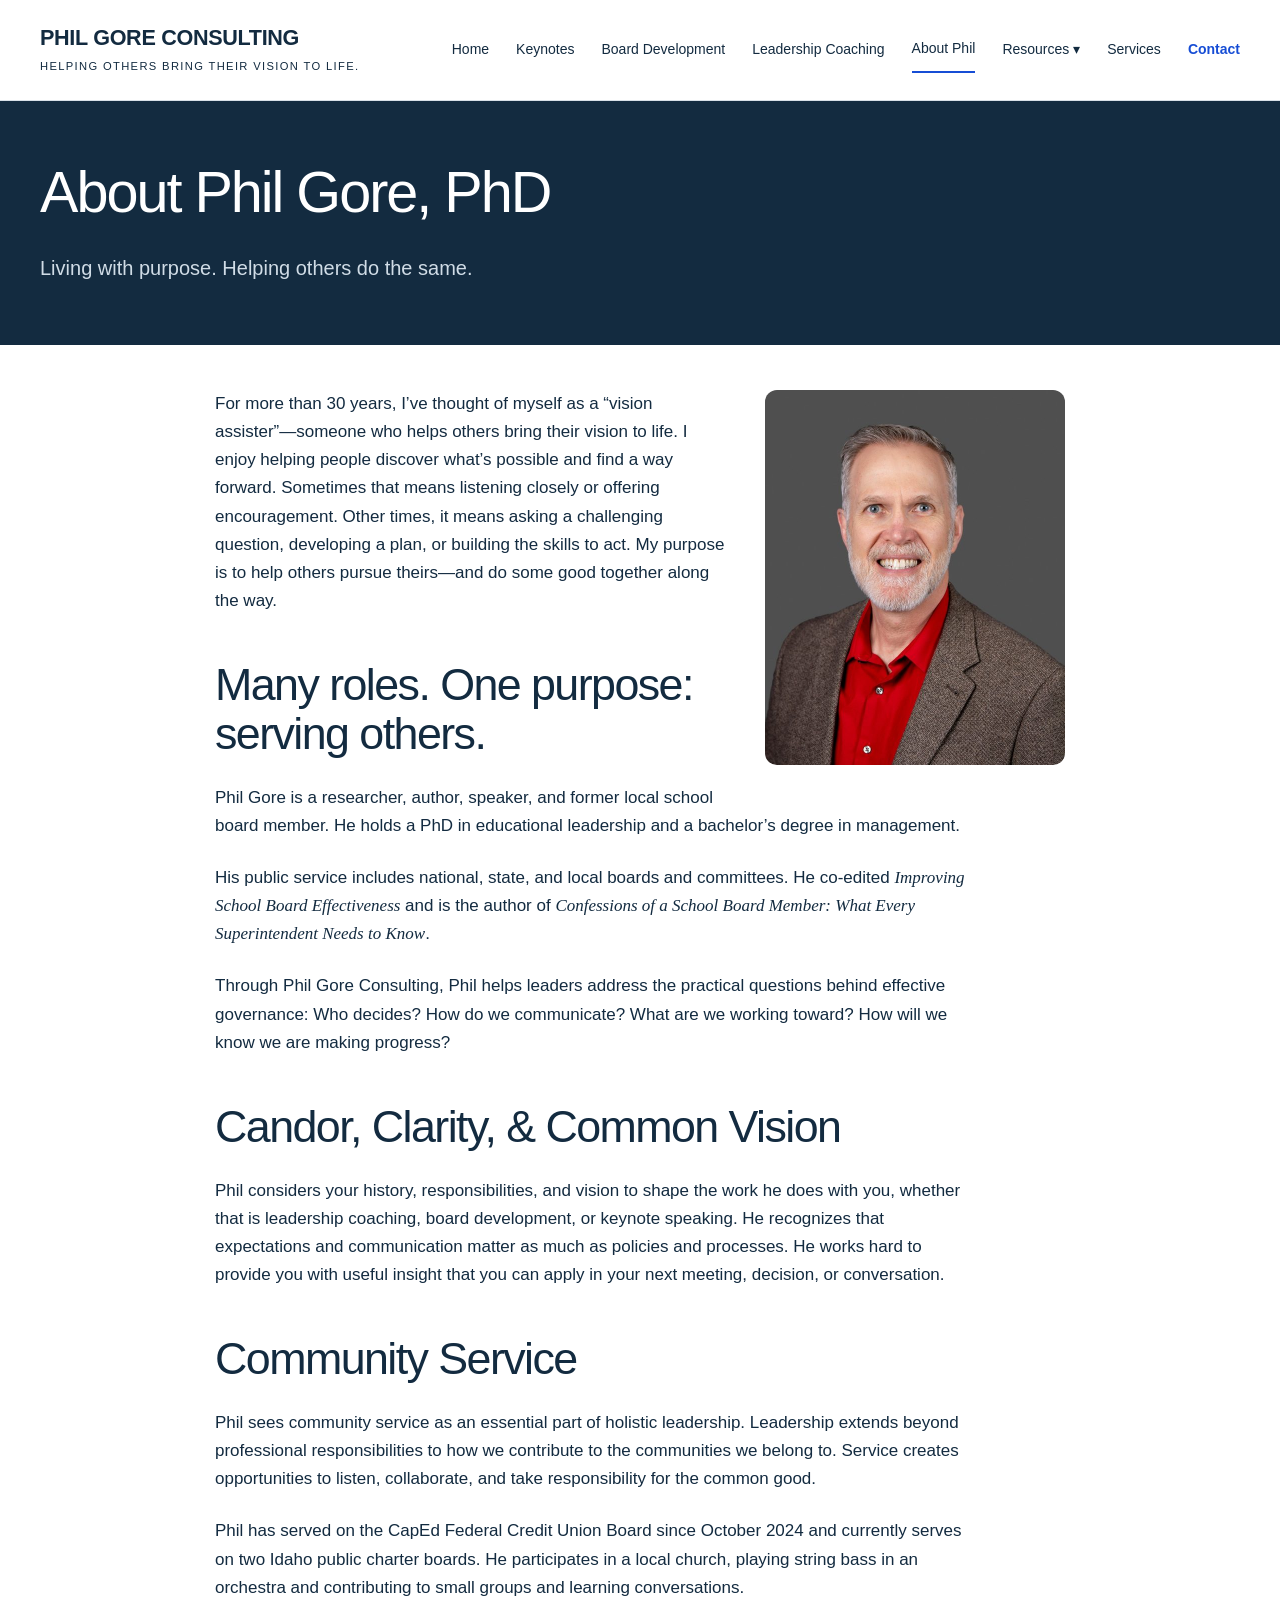
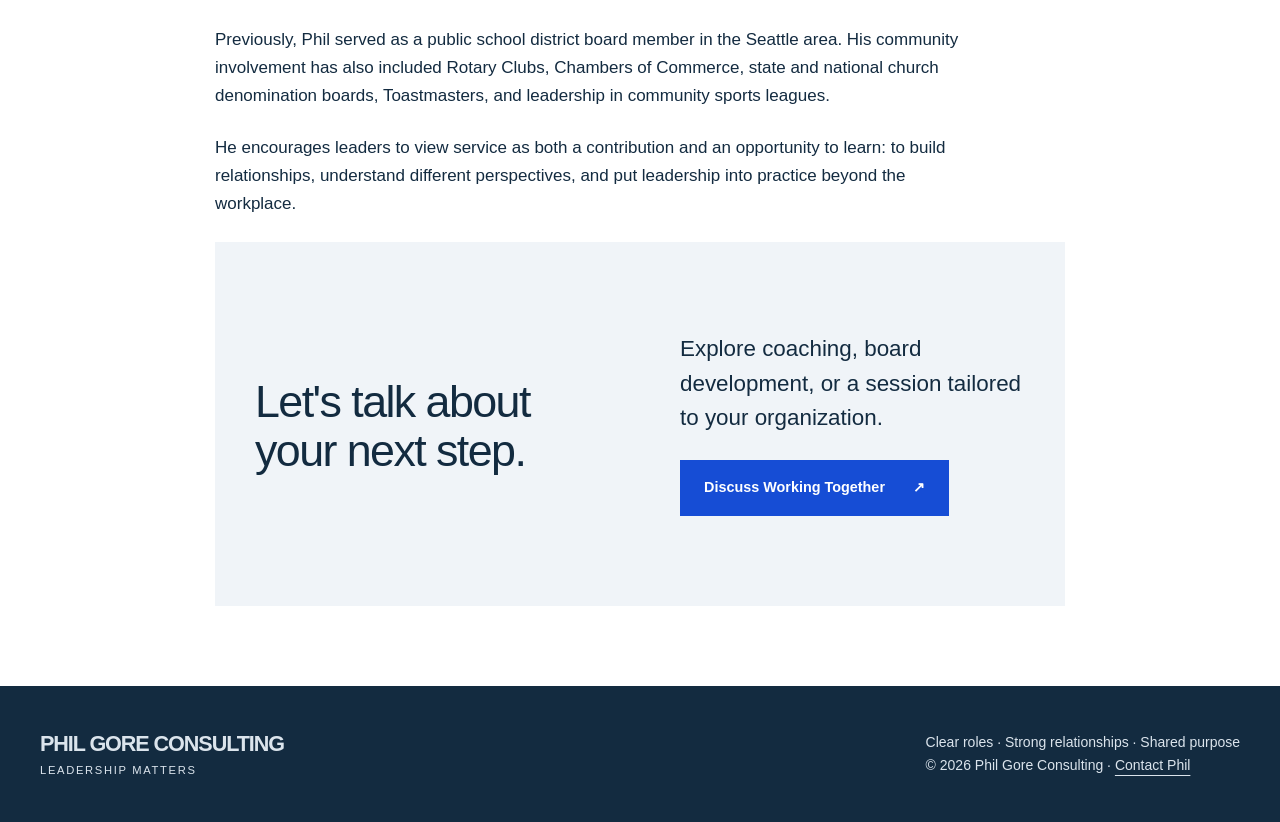
==== commit 16405701: "Publish 476acfbc03f3a18f797518c6f9ba7fa0d29389b8 Erog38/board-coach@476acfbc03f3a18f797518c6f9ba7fa0" ====
--- a/about/index.html
+++ b/about/index.html
@@ -1,4 +1,4 @@
-<!DOCTYPE html><html lang="en"><head><meta charset="utf-8"><meta name="viewport" content="width=device-width,initial-scale=1"><title>About Phil Gore, PhD | Phil Gore Consulting</title><meta name="description" content="Meet Phil Gore, former school board member, researcher, author, and governance educator."><link rel="canonical" href="https://philgore.net/about/"><meta name="robots" content="index, follow, max-image-preview:large"><script type="application/ld+json">{"@context":"https://schema.org","@graph":[{"@type":"Person","@id":"https://philgore.net/#phil-gore","name":"Phil Gore","honorificSuffix":"PhD","url":"https://philgore.net/about/","image":"https://philgore.net/assets/phil-about.jpg","sameAs":["https://www.linkedin.com/in/phil-gore-phd-64459114"]},{"@type":"Organization","@id":"https://philgore.net/#consulting","name":"Phil Gore Consulting","url":"https://philgore.net/"},{"@type":"WebSite","@id":"https://philgore.net/#website","name":"Phil Gore Consulting","url":"https://philgore.net/","publisher":{"@id":"https://philgore.net/#consulting"},"inLanguage":"en-US"},{"@type":"ProfilePage","@id":"https://philgore.net/about/#webpage","url":"https://philgore.net/about/","name":"About Phil Gore, PhD | Phil Gore Consulting","description":"Meet Phil Gore, former school board member, researcher, author, and governance educator.","isPartOf":{"@id":"https://philgore.net/#website"},"inLanguage":"en-US","mainEntity":{"@id":"https://philgore.net/#phil-gore"}}]}</script><meta property="og:url" content="https://philgore.net/about/"><meta property="og:site_name" content="Phil Gore Consulting"><meta property="og:locale" content="en_US"><meta name="twitter:title" content="About Phil Gore, PhD | Phil Gore Consulting"><meta name="twitter:description" content="Meet Phil Gore, former school board member, researcher, author, and governance educator."><meta name="twitter:image:alt" content="Phil Gore"><meta property="og:title" content="About Phil Gore, PhD | Phil Gore Consulting"><meta property="og:description" content="Meet Phil Gore, former school board member, researcher, author, and governance educator."><meta property="og:type" content="website"><meta property="og:image" content="https://philgore.net/assets/phil-about.jpg"><meta property="og:image:alt" content="Phil Gore"><meta name="twitter:card" content="summary_large_image"><meta name="twitter:image" content="https://philgore.net/assets/phil-about.jpg"><meta name="theme-color" content="#132b40"><link rel="icon" type="image/svg+xml" href="/favicon-pg.svg"><link rel="stylesheet" href="/_astro/Base.B_Kn-ehx.css"></head><body><a class="skip" href="#main">Skip to content</a><header class="header" data-astro-cid-nen7h5rs><div class="wrap header-inner" data-astro-cid-nen7h5rs><a class="brand" href="/" data-astro-cid-nen7h5rs>PHIL GORE CONSULTING<small data-astro-cid-nen7h5rs>Helping others bring their vision to life.</small></a><button class="menu-button" aria-controls="navigation" aria-expanded="false" data-astro-cid-nen7h5rs>Menu</button><nav id="navigation" aria-label="Main navigation" data-astro-cid-nen7h5rs><a href="/" data-astro-cid-nen7h5rs>Home</a><a href="/executive-coaching/" data-astro-cid-nen7h5rs>Leadership Coaching</a><a href="/events/" data-astro-cid-nen7h5rs>Keynotes</a><a href="/board-development/" data-astro-cid-nen7h5rs>Board Development</a><a href="/about/" aria-current="page" data-astro-cid-nen7h5rs>About Phil</a><details class="resources-menu" data-astro-cid-nen7h5rs><summary data-astro-cid-nen7h5rs>Resources</summary><div class="resources-links" data-astro-cid-nen7h5rs><a href="/podcasts/" data-astro-cid-nen7h5rs>Podcasts</a><a href="/book/" data-astro-cid-nen7h5rs>Publications</a><a href="/insights/" data-astro-cid-nen7h5rs>Insights</a></div></details><a href="/services/" data-astro-cid-nen7h5rs>Services</a><a href="/contact/" data-astro-cid-nen7h5rs>Contact</a></nav></div></header><script type="module">var e=document.querySelector(`.menu-button`);e?.addEventListener(`click`,()=>{let t=document.querySelector(`nav`)?.classList.toggle(`open`);e.setAttribute(`aria-expanded`,String(!!t)),e.textContent=t?`Close`:`Menu`});var t=document.querySelector(`.resources-menu`);document.addEventListener(`click`,e=>{t&&!t.contains(e.target)&&(t.open=!1)}),t?.addEventListener(`keydown`,e=>{e.key===`Escape`&&(t.open=!1,t.querySelector(`summary`)?.focus())});</script><main id="main"><section class="page-intro"><div class="wrap"><h1>About Phil Gore, PhD</h1><p class="lead">Living with purpose. Helping others do the same.</p></div></section><div class="wrap page-body"><img class="about-portrait" src="/assets/phil-about.jpg" alt="Phil Gore, PhD" width="600" height="900"><p>For more than 30 years, I’ve thought of myself as a “vision assister”—someone who helps others bring their vision to life. I enjoy helping people discover what’s possible and find a way forward. Sometimes that means listening closely or offering encouragement. Other times, it means asking a challenging question, developing a plan, or building the skills to act. My purpose is to help others pursue theirs—and do some good together along the way.</p>
+<!DOCTYPE html><html lang="en"><head><meta charset="utf-8"><meta name="viewport" content="width=device-width,initial-scale=1"><title>About Phil Gore, PhD | Phil Gore Consulting</title><meta name="description" content="Meet Phil Gore, former school board member, researcher, author, and governance educator."><link rel="canonical" href="https://philgore.net/about/"><meta name="robots" content="index, follow, max-image-preview:large"><script type="application/ld+json">{"@context":"https://schema.org","@graph":[{"@type":"Person","@id":"https://philgore.net/#phil-gore","name":"Phil Gore","honorificSuffix":"PhD","url":"https://philgore.net/about/","image":"https://philgore.net/assets/phil-about.jpg","sameAs":["https://www.linkedin.com/in/phil-gore-phd-64459114"]},{"@type":"Organization","@id":"https://philgore.net/#consulting","name":"Phil Gore Consulting","url":"https://philgore.net/"},{"@type":"WebSite","@id":"https://philgore.net/#website","name":"Phil Gore Consulting","url":"https://philgore.net/","publisher":{"@id":"https://philgore.net/#consulting"},"inLanguage":"en-US"},{"@type":"ProfilePage","@id":"https://philgore.net/about/#webpage","url":"https://philgore.net/about/","name":"About Phil Gore, PhD | Phil Gore Consulting","description":"Meet Phil Gore, former school board member, researcher, author, and governance educator.","isPartOf":{"@id":"https://philgore.net/#website"},"inLanguage":"en-US","mainEntity":{"@id":"https://philgore.net/#phil-gore"}}]}</script><meta property="og:url" content="https://philgore.net/about/"><meta property="og:site_name" content="Phil Gore Consulting"><meta property="og:locale" content="en_US"><meta name="twitter:title" content="About Phil Gore, PhD | Phil Gore Consulting"><meta name="twitter:description" content="Meet Phil Gore, former school board member, researcher, author, and governance educator."><meta name="twitter:image:alt" content="Phil Gore"><meta property="og:title" content="About Phil Gore, PhD | Phil Gore Consulting"><meta property="og:description" content="Meet Phil Gore, former school board member, researcher, author, and governance educator."><meta property="og:type" content="website"><meta property="og:image" content="https://philgore.net/assets/phil-about.jpg"><meta property="og:image:alt" content="Phil Gore"><meta name="twitter:card" content="summary_large_image"><meta name="twitter:image" content="https://philgore.net/assets/phil-about.jpg"><meta name="theme-color" content="#132b40"><link rel="icon" type="image/svg+xml" href="/favicon-pg.svg"><link rel="stylesheet" href="/_astro/Base.B_Kn-ehx.css"></head><body><a class="skip" href="#main">Skip to content</a><header class="header" data-astro-cid-nen7h5rs><div class="wrap header-inner" data-astro-cid-nen7h5rs><a class="brand" href="/" data-astro-cid-nen7h5rs>PHIL GORE CONSULTING<small data-astro-cid-nen7h5rs>Helping others bring their vision to life.</small></a><button class="menu-button" aria-controls="navigation" aria-expanded="false" data-astro-cid-nen7h5rs>Menu</button><nav id="navigation" aria-label="Main navigation" data-astro-cid-nen7h5rs><a href="/" data-astro-cid-nen7h5rs>Home</a><a href="/events/" data-astro-cid-nen7h5rs>Keynotes</a><a href="/board-development/" data-astro-cid-nen7h5rs>Board Development</a><a href="/executive-coaching/" data-astro-cid-nen7h5rs>Leadership Coaching</a><a href="/about/" aria-current="page" data-astro-cid-nen7h5rs>About Phil</a><details class="resources-menu" data-astro-cid-nen7h5rs><summary data-astro-cid-nen7h5rs>Resources</summary><div class="resources-links" data-astro-cid-nen7h5rs><a href="/podcasts/" data-astro-cid-nen7h5rs>Podcasts</a><a href="/book/" data-astro-cid-nen7h5rs>Publications</a><a href="/insights/" data-astro-cid-nen7h5rs>Insights</a></div></details><a href="/services/" data-astro-cid-nen7h5rs>Services</a><a href="/contact/" data-astro-cid-nen7h5rs>Contact</a></nav></div></header><script type="module">var e=document.querySelector(`.menu-button`);e?.addEventListener(`click`,()=>{let t=document.querySelector(`nav`)?.classList.toggle(`open`);e.setAttribute(`aria-expanded`,String(!!t)),e.textContent=t?`Close`:`Menu`});var t=document.querySelector(`.resources-menu`);document.addEventListener(`click`,e=>{t&&!t.contains(e.target)&&(t.open=!1)}),t?.addEventListener(`keydown`,e=>{e.key===`Escape`&&(t.open=!1,t.querySelector(`summary`)?.focus())});</script><main id="main"><section class="page-intro"><div class="wrap"><h1>About Phil Gore, PhD</h1><p class="lead">Living with purpose. Helping others do the same.</p></div></section><div class="wrap page-body"><img class="about-portrait" src="/assets/phil-about.jpg" alt="Phil Gore, PhD" width="600" height="900"><p>For more than 30 years, I’ve thought of myself as a “vision assister”—someone who helps others bring their vision to life. I enjoy helping people discover what’s possible and find a way forward. Sometimes that means listening closely or offering encouragement. Other times, it means asking a challenging question, developing a plan, or building the skills to act. My purpose is to help others pursue theirs—and do some good together along the way.</p>
 <h2 id="many-roles-one-purpose-serving-others">Many roles. One purpose: serving others.</h2>
 <p>Phil Gore is a researcher, author, speaker, and former local school board member. He holds a PhD in educational leadership and a bachelor’s degree in management.</p>
 <p>His public service includes national, state, and local boards and committees. He co-edited <em>Improving School Board Effectiveness</em> and is the author of <em>Confessions of a School Board Member: What Every Superintendent Needs to Know</em>.</p>
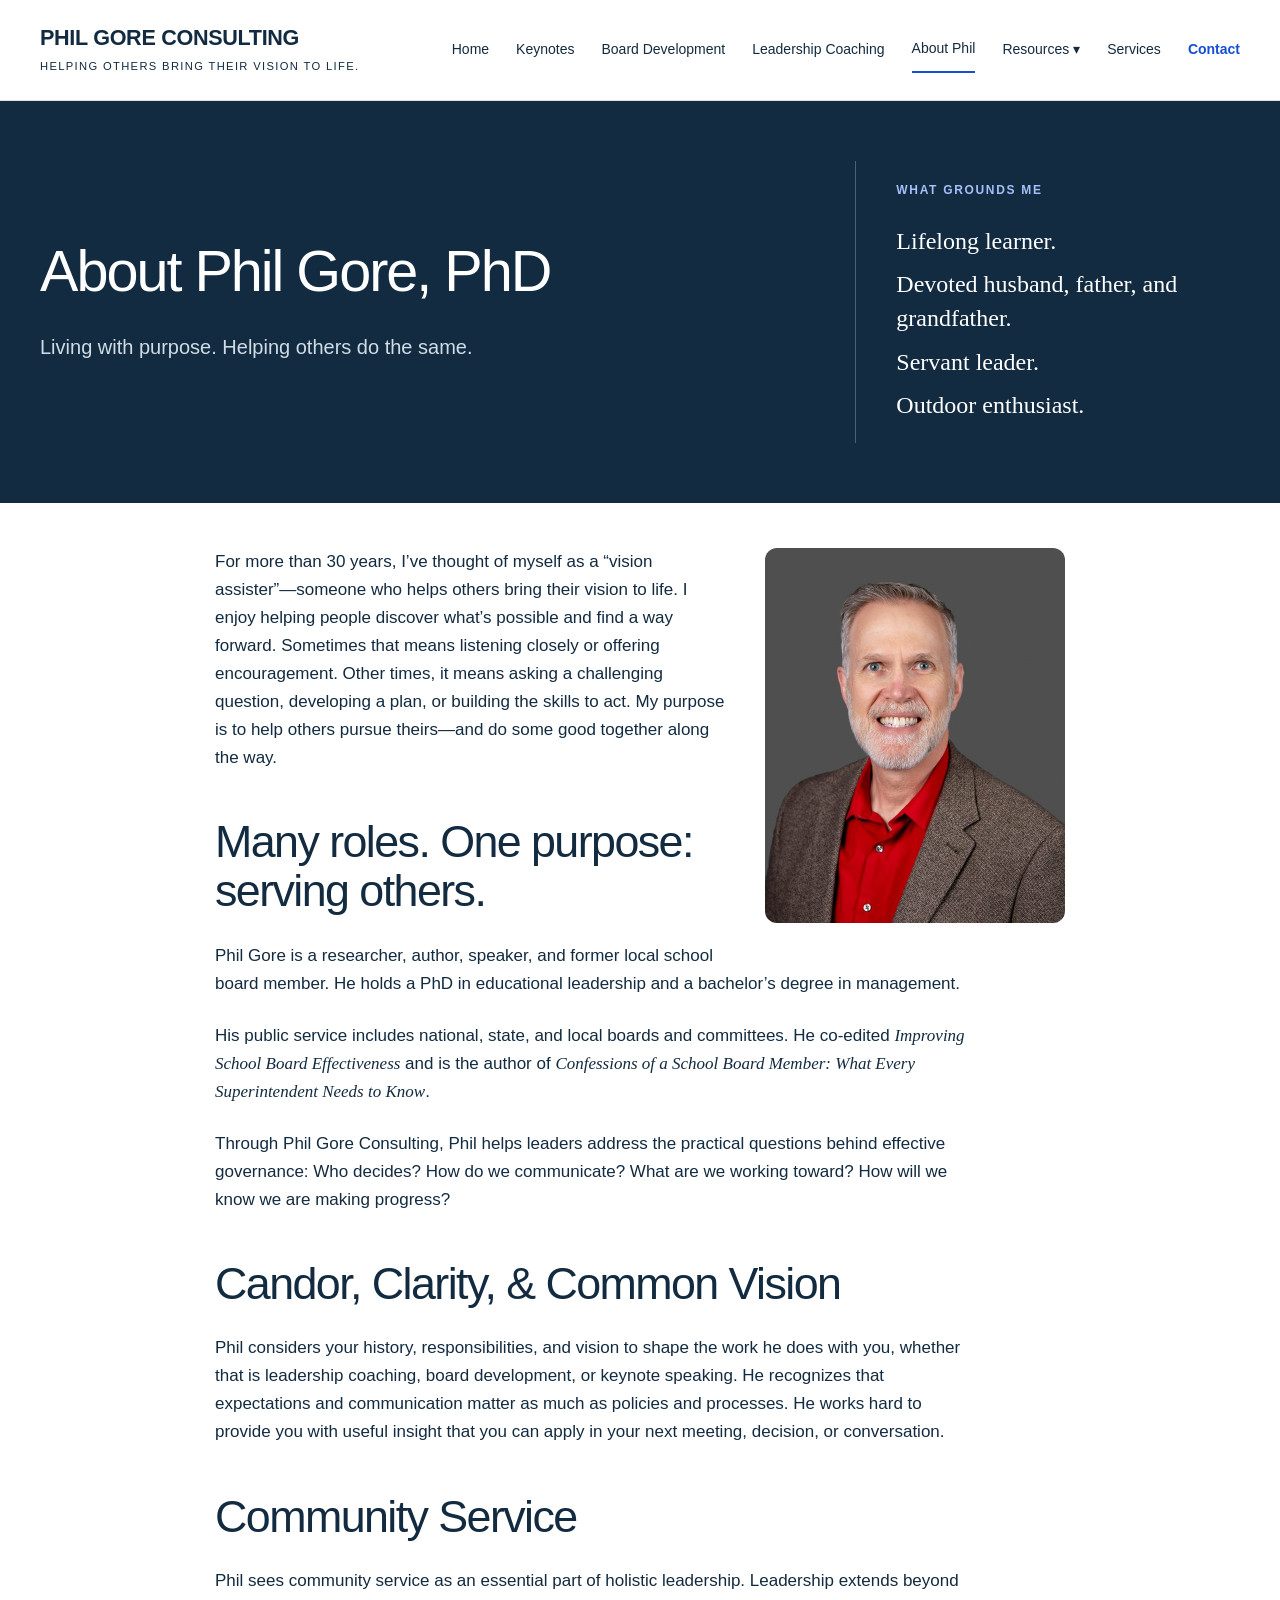
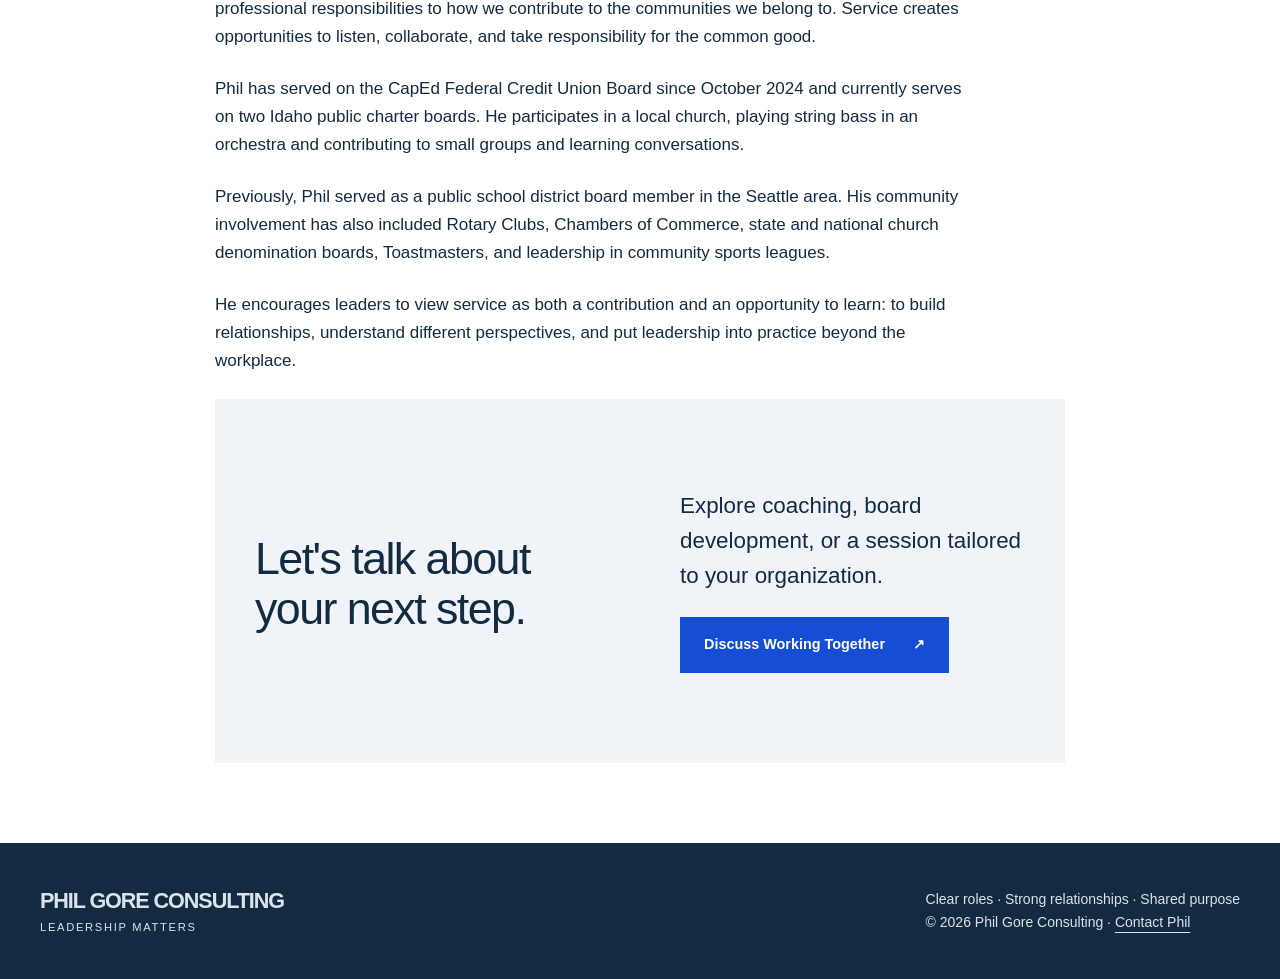
==== commit f72d9ec4: "Publish 24736602022ab8d39e05846a68b698736e9b3793 Erog38/board-coach@24736602022ab8d39e05846a68b69873" ====
--- a/about/index.html
+++ b/about/index.html
@@ -1,4 +1,5 @@
-<!DOCTYPE html><html lang="en"><head><meta charset="utf-8"><meta name="viewport" content="width=device-width,initial-scale=1"><title>About Phil Gore, PhD | Phil Gore Consulting</title><meta name="description" content="Meet Phil Gore, former school board member, researcher, author, and governance educator."><link rel="canonical" href="https://philgore.net/about/"><meta name="robots" content="index, follow, max-image-preview:large"><script type="application/ld+json">{"@context":"https://schema.org","@graph":[{"@type":"Person","@id":"https://philgore.net/#phil-gore","name":"Phil Gore","honorificSuffix":"PhD","url":"https://philgore.net/about/","image":"https://philgore.net/assets/phil-about.jpg","sameAs":["https://www.linkedin.com/in/phil-gore-phd-64459114"]},{"@type":"Organization","@id":"https://philgore.net/#consulting","name":"Phil Gore Consulting","url":"https://philgore.net/"},{"@type":"WebSite","@id":"https://philgore.net/#website","name":"Phil Gore Consulting","url":"https://philgore.net/","publisher":{"@id":"https://philgore.net/#consulting"},"inLanguage":"en-US"},{"@type":"ProfilePage","@id":"https://philgore.net/about/#webpage","url":"https://philgore.net/about/","name":"About Phil Gore, PhD | Phil Gore Consulting","description":"Meet Phil Gore, former school board member, researcher, author, and governance educator.","isPartOf":{"@id":"https://philgore.net/#website"},"inLanguage":"en-US","mainEntity":{"@id":"https://philgore.net/#phil-gore"}}]}</script><meta property="og:url" content="https://philgore.net/about/"><meta property="og:site_name" content="Phil Gore Consulting"><meta property="og:locale" content="en_US"><meta name="twitter:title" content="About Phil Gore, PhD | Phil Gore Consulting"><meta name="twitter:description" content="Meet Phil Gore, former school board member, researcher, author, and governance educator."><meta name="twitter:image:alt" content="Phil Gore"><meta property="og:title" content="About Phil Gore, PhD | Phil Gore Consulting"><meta property="og:description" content="Meet Phil Gore, former school board member, researcher, author, and governance educator."><meta property="og:type" content="website"><meta property="og:image" content="https://philgore.net/assets/phil-about.jpg"><meta property="og:image:alt" content="Phil Gore"><meta name="twitter:card" content="summary_large_image"><meta name="twitter:image" content="https://philgore.net/assets/phil-about.jpg"><meta name="theme-color" content="#132b40"><link rel="icon" type="image/svg+xml" href="/favicon-pg.svg"><link rel="stylesheet" href="/_astro/Base.B_Kn-ehx.css"></head><body><a class="skip" href="#main">Skip to content</a><header class="header" data-astro-cid-nen7h5rs><div class="wrap header-inner" data-astro-cid-nen7h5rs><a class="brand" href="/" data-astro-cid-nen7h5rs>PHIL GORE CONSULTING<small data-astro-cid-nen7h5rs>Helping others bring their vision to life.</small></a><button class="menu-button" aria-controls="navigation" aria-expanded="false" data-astro-cid-nen7h5rs>Menu</button><nav id="navigation" aria-label="Main navigation" data-astro-cid-nen7h5rs><a href="/" data-astro-cid-nen7h5rs>Home</a><a href="/events/" data-astro-cid-nen7h5rs>Keynotes</a><a href="/board-development/" data-astro-cid-nen7h5rs>Board Development</a><a href="/executive-coaching/" data-astro-cid-nen7h5rs>Leadership Coaching</a><a href="/about/" aria-current="page" data-astro-cid-nen7h5rs>About Phil</a><details class="resources-menu" data-astro-cid-nen7h5rs><summary data-astro-cid-nen7h5rs>Resources</summary><div class="resources-links" data-astro-cid-nen7h5rs><a href="/podcasts/" data-astro-cid-nen7h5rs>Podcasts</a><a href="/book/" data-astro-cid-nen7h5rs>Publications</a><a href="/insights/" data-astro-cid-nen7h5rs>Insights</a></div></details><a href="/services/" data-astro-cid-nen7h5rs>Services</a><a href="/contact/" data-astro-cid-nen7h5rs>Contact</a></nav></div></header><script type="module">var e=document.querySelector(`.menu-button`);e?.addEventListener(`click`,()=>{let t=document.querySelector(`nav`)?.classList.toggle(`open`);e.setAttribute(`aria-expanded`,String(!!t)),e.textContent=t?`Close`:`Menu`});var t=document.querySelector(`.resources-menu`);document.addEventListener(`click`,e=>{t&&!t.contains(e.target)&&(t.open=!1)}),t?.addEventListener(`keydown`,e=>{e.key===`Escape`&&(t.open=!1,t.querySelector(`summary`)?.focus())});</script><main id="main"><section class="page-intro"><div class="wrap"><h1>About Phil Gore, PhD</h1><p class="lead">Living with purpose. Helping others do the same.</p></div></section><div class="wrap page-body"><img class="about-portrait" src="/assets/phil-about.jpg" alt="Phil Gore, PhD" width="600" height="900"><p>For more than 30 years, I’ve thought of myself as a “vision assister”—someone who helps others bring their vision to life. I enjoy helping people discover what’s possible and find a way forward. Sometimes that means listening closely or offering encouragement. Other times, it means asking a challenging question, developing a plan, or building the skills to act. My purpose is to help others pursue theirs—and do some good together along the way.</p>
+<!DOCTYPE html><html lang="en"><head><meta charset="utf-8"><meta name="viewport" content="width=device-width,initial-scale=1"><title>About Phil Gore, PhD | Phil Gore Consulting</title><meta name="description" content="Meet Phil Gore, former school board member, researcher, author, and governance educator."><link rel="canonical" href="https://philgore.net/about/"><meta name="robots" content="index, follow, max-image-preview:large"><script type="application/ld+json">{"@context":"https://schema.org","@graph":[{"@type":"Person","@id":"https://philgore.net/#phil-gore","name":"Phil Gore","honorificSuffix":"PhD","url":"https://philgore.net/about/","image":"https://philgore.net/assets/phil-about.jpg","sameAs":["https://www.linkedin.com/in/phil-gore-phd-64459114"]},{"@type":"Organization","@id":"https://philgore.net/#consulting","name":"Phil Gore Consulting","url":"https://philgore.net/"},{"@type":"WebSite","@id":"https://philgore.net/#website","name":"Phil Gore Consulting","url":"https://philgore.net/","publisher":{"@id":"https://philgore.net/#consulting"},"inLanguage":"en-US"},{"@type":"ProfilePage","@id":"https://philgore.net/about/#webpage","url":"https://philgore.net/about/","name":"About Phil Gore, PhD | Phil Gore Consulting","description":"Meet Phil Gore, former school board member, researcher, author, and governance educator.","isPartOf":{"@id":"https://philgore.net/#website"},"inLanguage":"en-US","mainEntity":{"@id":"https://philgore.net/#phil-gore"}}]}</script><meta property="og:url" content="https://philgore.net/about/"><meta property="og:site_name" content="Phil Gore Consulting"><meta property="og:locale" content="en_US"><meta name="twitter:title" content="About Phil Gore, PhD | Phil Gore Consulting"><meta name="twitter:description" content="Meet Phil Gore, former school board member, researcher, author, and governance educator."><meta name="twitter:image:alt" content="Phil Gore"><meta property="og:title" content="About Phil Gore, PhD | Phil Gore Consulting"><meta property="og:description" content="Meet Phil Gore, former school board member, researcher, author, and governance educator."><meta property="og:type" content="website"><meta property="og:image" content="https://philgore.net/assets/phil-about.jpg"><meta property="og:image:alt" content="Phil Gore"><meta name="twitter:card" content="summary_large_image"><meta name="twitter:image" content="https://philgore.net/assets/phil-about.jpg"><meta name="theme-color" content="#132b40"><link rel="icon" type="image/svg+xml" href="/favicon-pg.svg"><link rel="stylesheet" href="/_astro/Base.B_Kn-ehx.css"><style>.page-hero-grid[data-astro-cid-ybatimd6]{grid-template-columns:minmax(0,1.55fr) minmax(0,.8fr);align-items:center;gap:70px;display:grid}.page-hero-grid[data-astro-cid-ybatimd6] .lead[data-astro-cid-ybatimd6]{margin-bottom:0}.page-hero-note[data-astro-cid-ybatimd6] .eyebrow{margin-top:0}.page-hero-note[data-astro-cid-ybatimd6] ul{margin:0;padding:0;font:1.5rem/1.4 Georgia,serif;list-style:none}.page-hero-note[data-astro-cid-ybatimd6] li+li{margin-top:10px}@media (width<=900px){.page-hero-grid[data-astro-cid-ybatimd6]{grid-template-columns:minmax(0,1fr);gap:30px}.page-hero-note[data-astro-cid-ybatimd6]{border-top:1px solid #4c6174;border-left:0;padding:28px 0 0;display:block}}
+</style></head><body><a class="skip" href="#main">Skip to content</a><header class="header" data-astro-cid-nen7h5rs><div class="wrap header-inner" data-astro-cid-nen7h5rs><a class="brand" href="/" data-astro-cid-nen7h5rs>PHIL GORE CONSULTING<small data-astro-cid-nen7h5rs>Helping others bring their vision to life.</small></a><button class="menu-button" aria-controls="navigation" aria-expanded="false" data-astro-cid-nen7h5rs>Menu</button><nav id="navigation" aria-label="Main navigation" data-astro-cid-nen7h5rs><a href="/" data-astro-cid-nen7h5rs>Home</a><a href="/events/" data-astro-cid-nen7h5rs>Keynotes</a><a href="/board-development/" data-astro-cid-nen7h5rs>Board Development</a><a href="/executive-coaching/" data-astro-cid-nen7h5rs>Leadership Coaching</a><a href="/about/" aria-current="page" data-astro-cid-nen7h5rs>About Phil</a><details class="resources-menu" data-astro-cid-nen7h5rs><summary data-astro-cid-nen7h5rs>Resources</summary><div class="resources-links" data-astro-cid-nen7h5rs><a href="/podcasts/" data-astro-cid-nen7h5rs>Podcasts</a><a href="/book/" data-astro-cid-nen7h5rs>Publications</a><a href="/insights/" data-astro-cid-nen7h5rs>Insights</a></div></details><a href="/services/" data-astro-cid-nen7h5rs>Services</a><a href="/contact/" data-astro-cid-nen7h5rs>Contact</a></nav></div></header><script type="module">var e=document.querySelector(`.menu-button`);e?.addEventListener(`click`,()=>{let t=document.querySelector(`nav`)?.classList.toggle(`open`);e.setAttribute(`aria-expanded`,String(!!t)),e.textContent=t?`Close`:`Menu`});var t=document.querySelector(`.resources-menu`);document.addEventListener(`click`,e=>{t&&!t.contains(e.target)&&(t.open=!1)}),t?.addEventListener(`keydown`,e=>{e.key===`Escape`&&(t.open=!1,t.querySelector(`summary`)?.focus())});</script><main id="main"><section class="page-intro" data-astro-cid-ybatimd6><div class="wrap page-hero-grid" data-astro-cid-ybatimd6><div data-astro-cid-ybatimd6><h1 data-astro-cid-ybatimd6>About Phil Gore, PhD</h1><p class="lead" data-astro-cid-ybatimd6>Living with purpose. Helping others do the same.</p></div><aside class="hero-note page-hero-note" data-astro-cid-ybatimd6><p class="eyebrow">What grounds me</p><ul><li>Lifelong learner.</li><li>Devoted husband, father, and grandfather.</li><li>Servant leader.</li><li>Outdoor enthusiast.</li></ul></aside></div></section><div class="wrap page-body" data-astro-cid-ybatimd6><img class="about-portrait" src="/assets/phil-about.jpg" alt="Phil Gore, PhD" width="600" height="900"><p>For more than 30 years, I’ve thought of myself as a “vision assister”—someone who helps others bring their vision to life. I enjoy helping people discover what’s possible and find a way forward. Sometimes that means listening closely or offering encouragement. Other times, it means asking a challenging question, developing a plan, or building the skills to act. My purpose is to help others pursue theirs—and do some good together along the way.</p>
 <h2 id="many-roles-one-purpose-serving-others">Many roles. One purpose: serving others.</h2>
 <p>Phil Gore is a researcher, author, speaker, and former local school board member. He holds a PhD in educational leadership and a bachelor’s degree in management.</p>
 <p>His public service includes national, state, and local boards and committees. He co-edited <em>Improving School Board Effectiveness</em> and is the author of <em>Confessions of a School Board Member: What Every Superintendent Needs to Know</em>.</p>
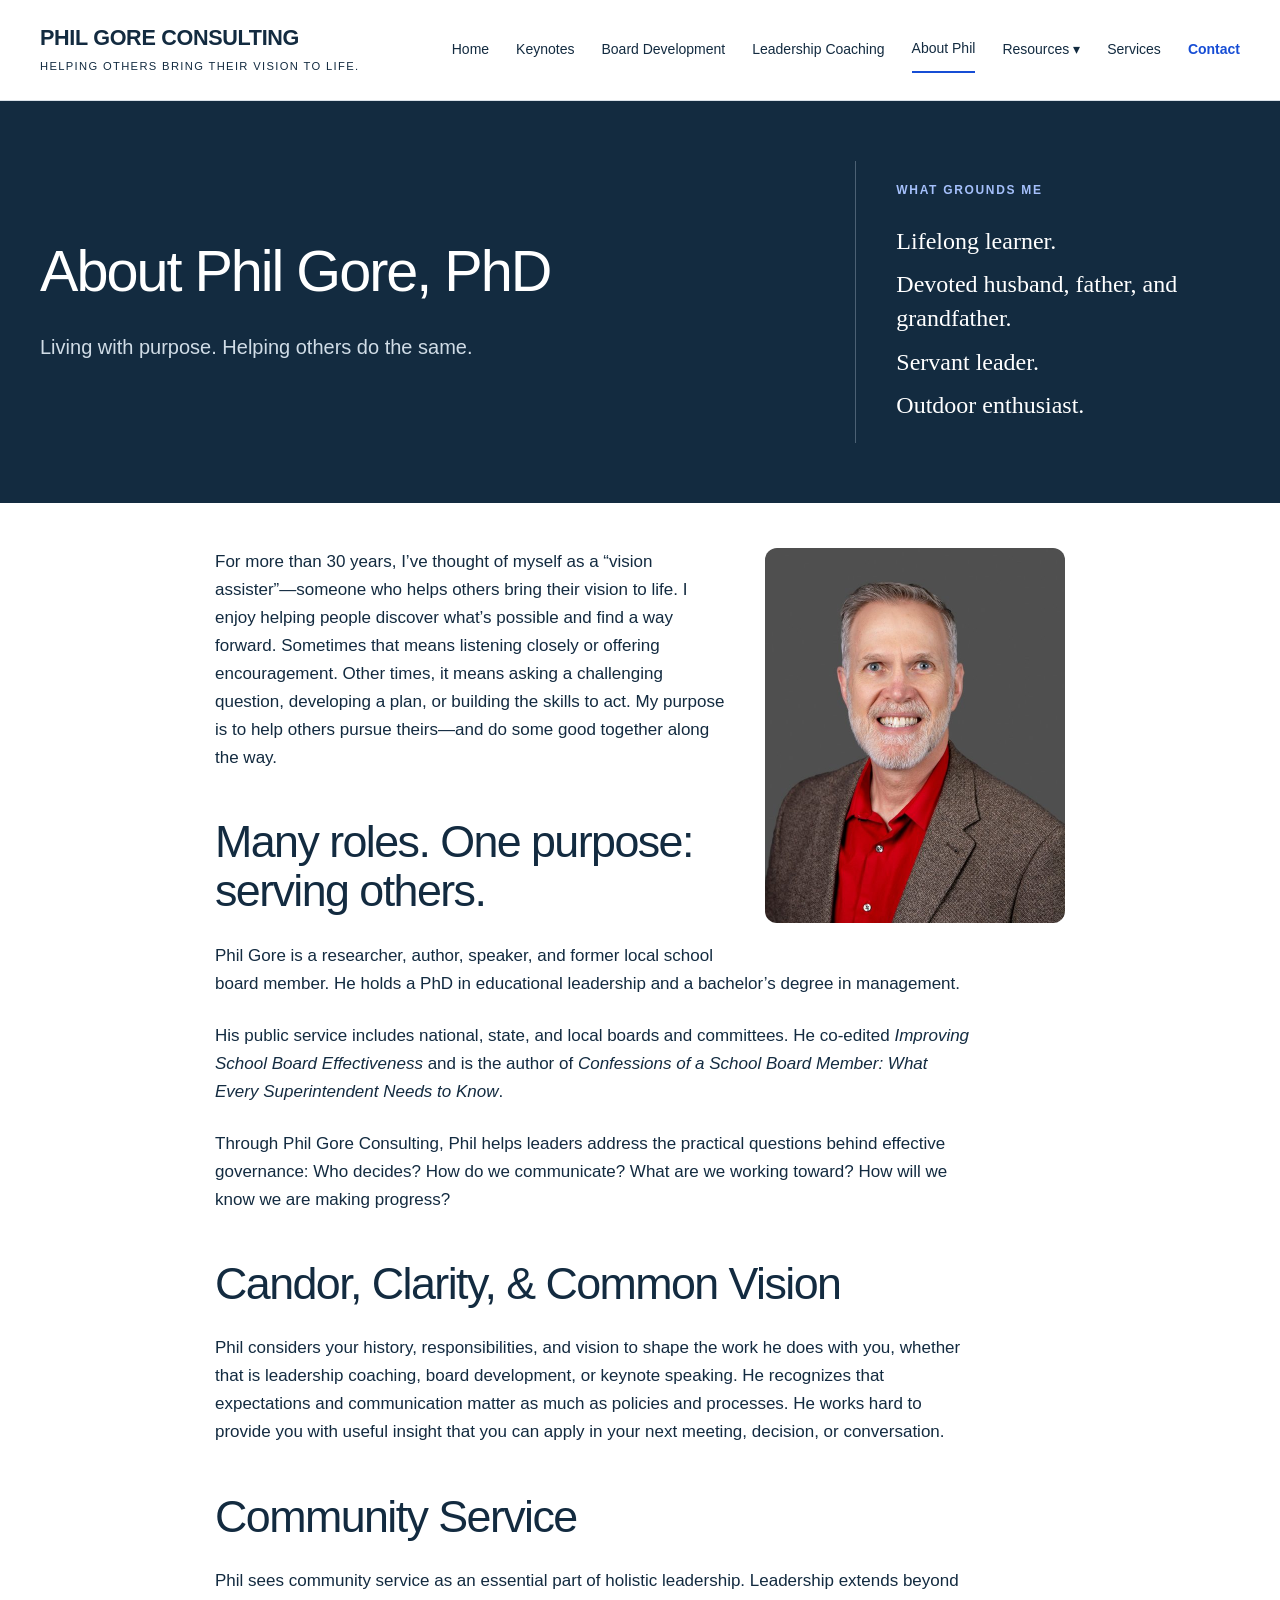
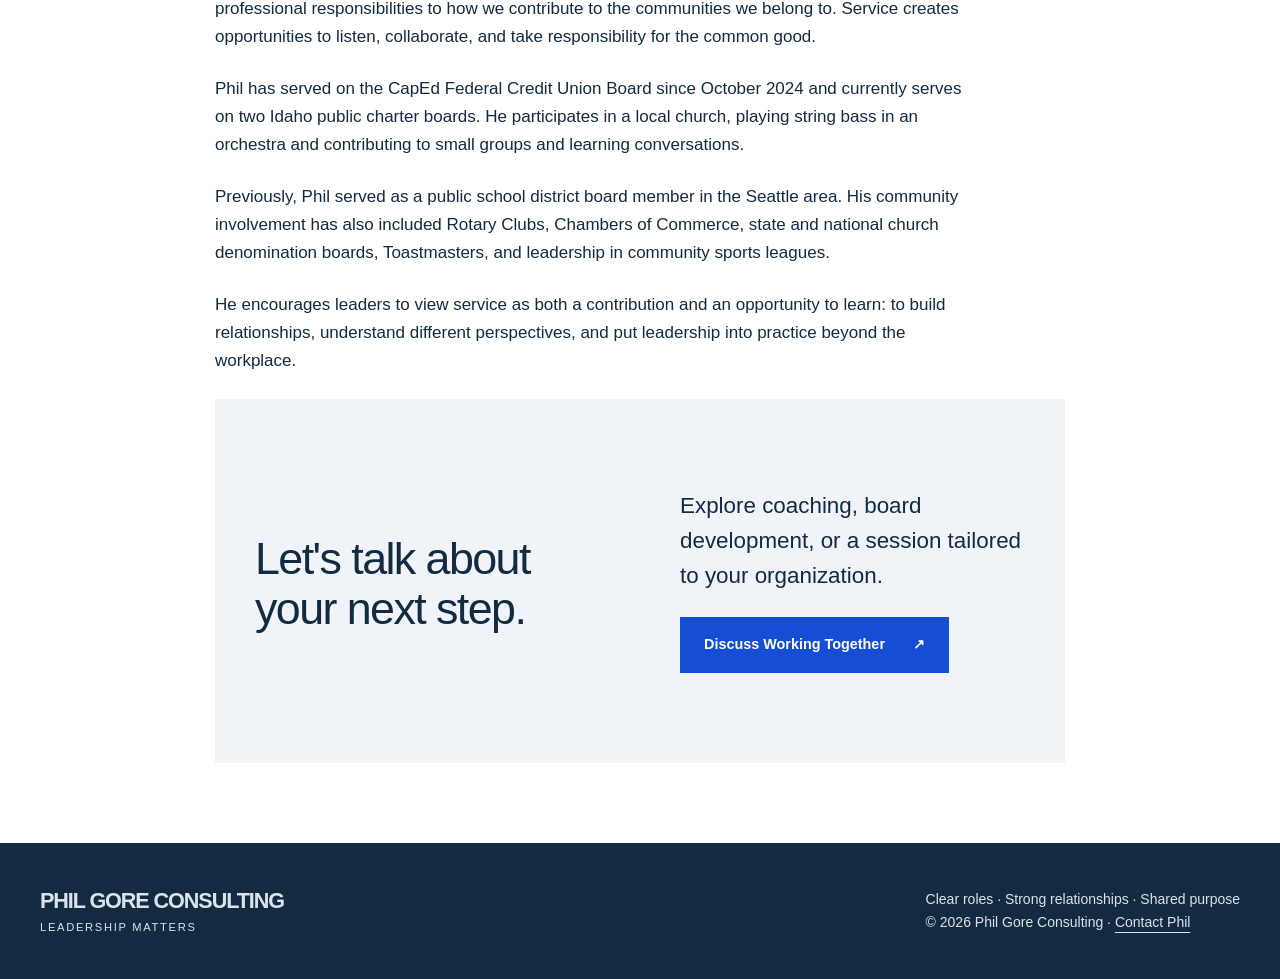
==== commit a6c638a1: "Publish 085570fbc5204b1abb620e32741d3313d80aa2ab Erog38/board-coach@085570fbc5204b1abb620e32741d3313" ====
--- a/about/index.html
+++ b/about/index.html
@@ -2,7 +2,7 @@
 </style></head><body><a class="skip" href="#main">Skip to content</a><header class="header" data-astro-cid-nen7h5rs><div class="wrap header-inner" data-astro-cid-nen7h5rs><a class="brand" href="/" data-astro-cid-nen7h5rs>PHIL GORE CONSULTING<small data-astro-cid-nen7h5rs>Helping others bring their vision to life.</small></a><button class="menu-button" aria-controls="navigation" aria-expanded="false" data-astro-cid-nen7h5rs>Menu</button><nav id="navigation" aria-label="Main navigation" data-astro-cid-nen7h5rs><a href="/" data-astro-cid-nen7h5rs>Home</a><a href="/events/" data-astro-cid-nen7h5rs>Keynotes</a><a href="/board-development/" data-astro-cid-nen7h5rs>Board Development</a><a href="/executive-coaching/" data-astro-cid-nen7h5rs>Leadership Coaching</a><a href="/about/" aria-current="page" data-astro-cid-nen7h5rs>About Phil</a><details class="resources-menu" data-astro-cid-nen7h5rs><summary data-astro-cid-nen7h5rs>Resources</summary><div class="resources-links" data-astro-cid-nen7h5rs><a href="/podcasts/" data-astro-cid-nen7h5rs>Podcasts</a><a href="/book/" data-astro-cid-nen7h5rs>Publications</a><a href="/insights/" data-astro-cid-nen7h5rs>Insights</a></div></details><a href="/services/" data-astro-cid-nen7h5rs>Services</a><a href="/contact/" data-astro-cid-nen7h5rs>Contact</a></nav></div></header><script type="module">var e=document.querySelector(`.menu-button`);e?.addEventListener(`click`,()=>{let t=document.querySelector(`nav`)?.classList.toggle(`open`);e.setAttribute(`aria-expanded`,String(!!t)),e.textContent=t?`Close`:`Menu`});var t=document.querySelector(`.resources-menu`);document.addEventListener(`click`,e=>{t&&!t.contains(e.target)&&(t.open=!1)}),t?.addEventListener(`keydown`,e=>{e.key===`Escape`&&(t.open=!1,t.querySelector(`summary`)?.focus())});</script><main id="main"><section class="page-intro" data-astro-cid-ybatimd6><div class="wrap page-hero-grid" data-astro-cid-ybatimd6><div data-astro-cid-ybatimd6><h1 data-astro-cid-ybatimd6>About Phil Gore, PhD</h1><p class="lead" data-astro-cid-ybatimd6>Living with purpose. Helping others do the same.</p></div><aside class="hero-note page-hero-note" data-astro-cid-ybatimd6><p class="eyebrow">What grounds me</p><ul><li>Lifelong learner.</li><li>Devoted husband, father, and grandfather.</li><li>Servant leader.</li><li>Outdoor enthusiast.</li></ul></aside></div></section><div class="wrap page-body" data-astro-cid-ybatimd6><img class="about-portrait" src="/assets/phil-about.jpg" alt="Phil Gore, PhD" width="600" height="900"><p>For more than 30 years, I’ve thought of myself as a “vision assister”—someone who helps others bring their vision to life. I enjoy helping people discover what’s possible and find a way forward. Sometimes that means listening closely or offering encouragement. Other times, it means asking a challenging question, developing a plan, or building the skills to act. My purpose is to help others pursue theirs—and do some good together along the way.</p>
 <h2 id="many-roles-one-purpose-serving-others">Many roles. One purpose: serving others.</h2>
 <p>Phil Gore is a researcher, author, speaker, and former local school board member. He holds a PhD in educational leadership and a bachelor’s degree in management.</p>
-<p>His public service includes national, state, and local boards and committees. He co-edited <em>Improving School Board Effectiveness</em> and is the author of <em>Confessions of a School Board Member: What Every Superintendent Needs to Know</em>.</p>
+<p>His public service includes national, state, and local boards and committees. He co-edited <em style="font-family: inherit;">Improving School Board Effectiveness</em> and is the author of <em style="font-family: inherit;">Confessions of a School Board Member: What Every Superintendent Needs to Know</em>.</p>
 <p>Through Phil Gore Consulting, Phil helps leaders address the practical questions behind effective governance: Who decides? How do we communicate? What are we working toward? How will we know we are making progress?</p>
 <h2 id="candor-clarity--common-vision">Candor, Clarity, &amp; Common Vision</h2>
 <p>Phil considers your history, responsibilities, and vision to shape the work he does with you, whether that is leadership coaching, board development, or keynote speaking. He recognizes that expectations and communication matter as much as policies and processes. He works hard to provide you with useful insight that you can apply in your next meeting, decision, or conversation.</p>
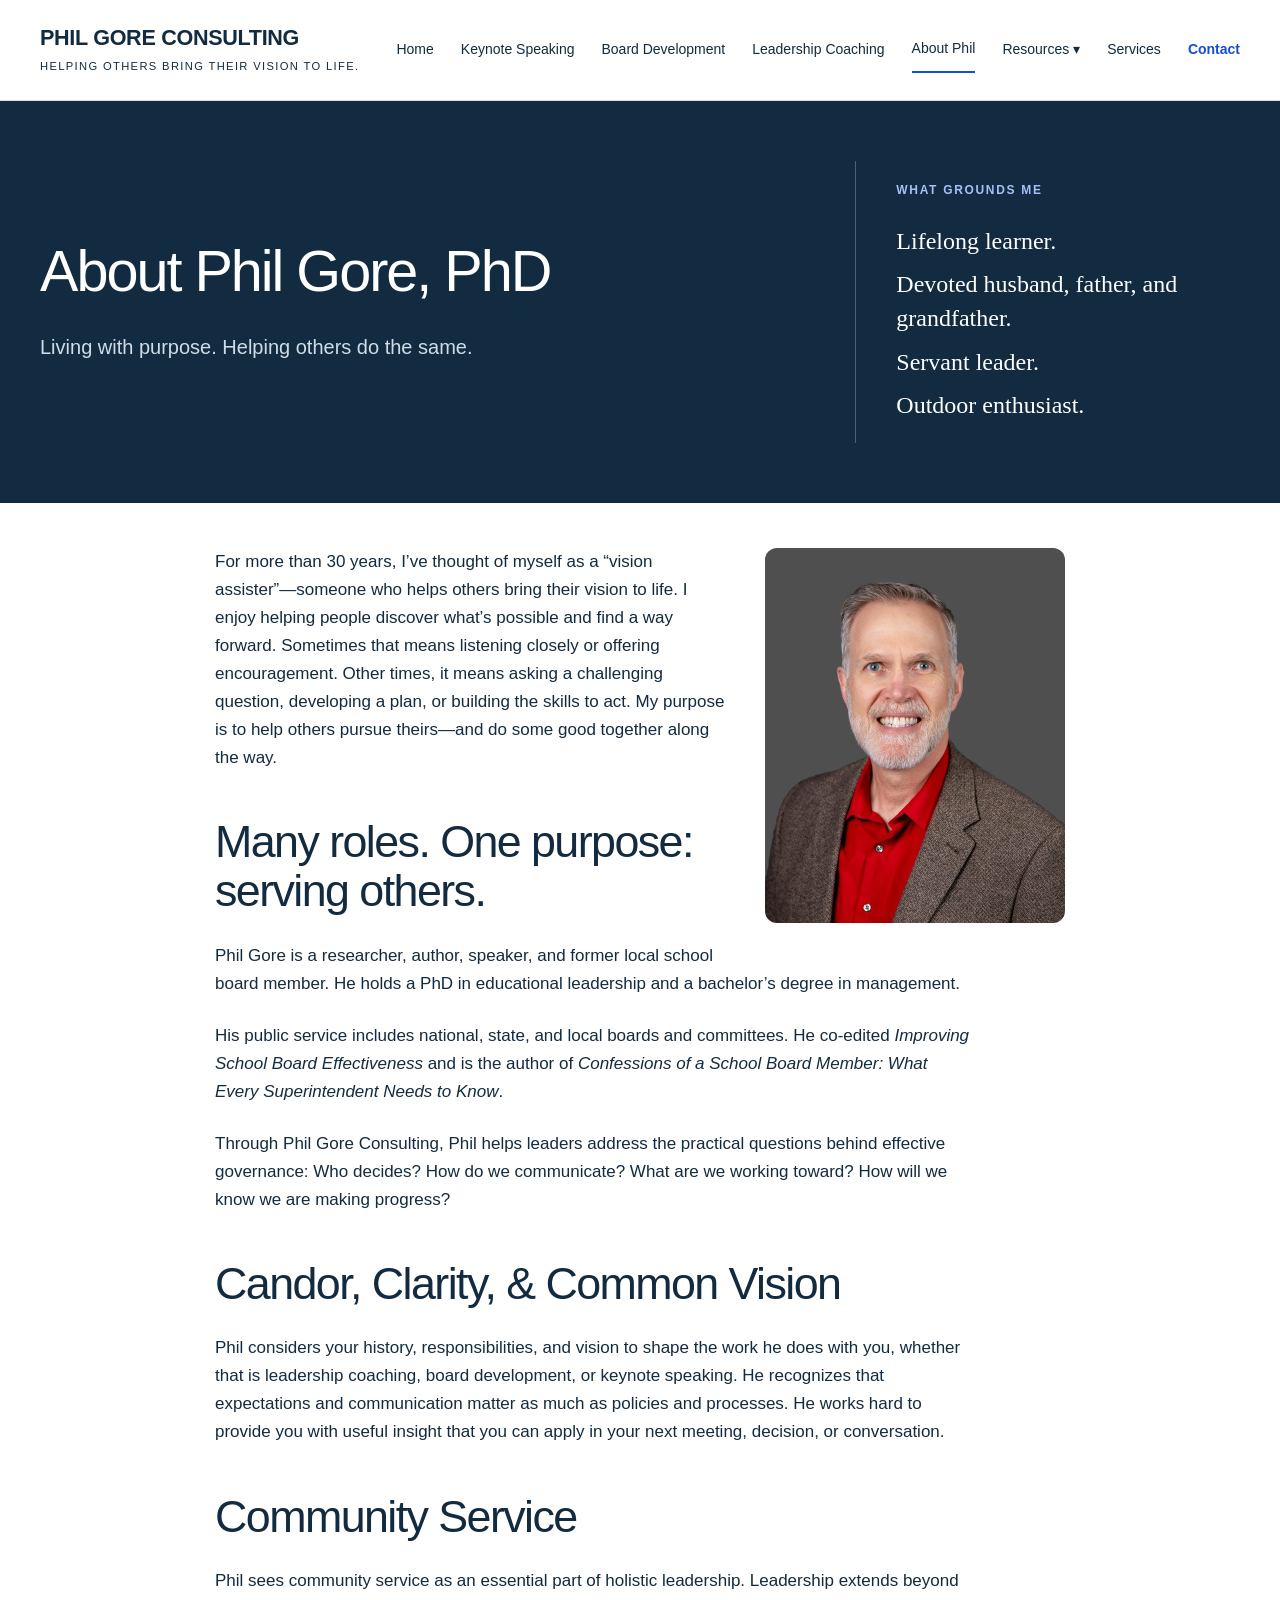
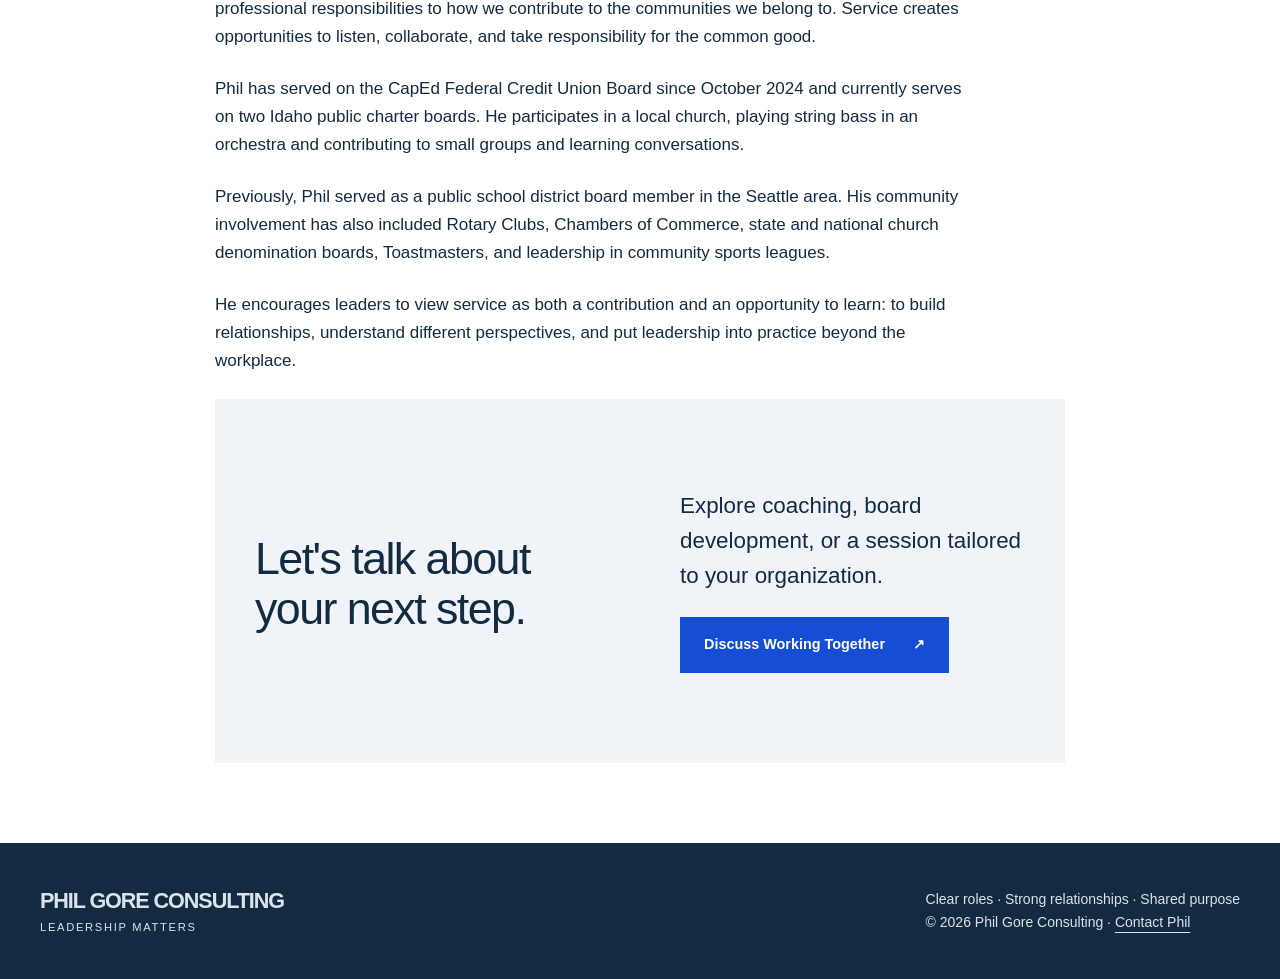
==== commit 3380a912: "Publish 1e5a3a90c8a0e21222e1c7410127855c7f3ecccf Erog38/board-coach@1e5a3a90c8a0e21222e1c7410127855c" ====
--- a/about/index.html
+++ b/about/index.html
@@ -1,5 +1,5 @@
 <!DOCTYPE html><html lang="en"><head><meta charset="utf-8"><meta name="viewport" content="width=device-width,initial-scale=1"><title>About Phil Gore, PhD | Phil Gore Consulting</title><meta name="description" content="Meet Phil Gore, former school board member, researcher, author, and governance educator."><link rel="canonical" href="https://philgore.net/about/"><meta name="robots" content="index, follow, max-image-preview:large"><script type="application/ld+json">{"@context":"https://schema.org","@graph":[{"@type":"Person","@id":"https://philgore.net/#phil-gore","name":"Phil Gore","honorificSuffix":"PhD","url":"https://philgore.net/about/","image":"https://philgore.net/assets/phil-about.jpg","sameAs":["https://www.linkedin.com/in/phil-gore-phd-64459114"]},{"@type":"Organization","@id":"https://philgore.net/#consulting","name":"Phil Gore Consulting","url":"https://philgore.net/"},{"@type":"WebSite","@id":"https://philgore.net/#website","name":"Phil Gore Consulting","url":"https://philgore.net/","publisher":{"@id":"https://philgore.net/#consulting"},"inLanguage":"en-US"},{"@type":"ProfilePage","@id":"https://philgore.net/about/#webpage","url":"https://philgore.net/about/","name":"About Phil Gore, PhD | Phil Gore Consulting","description":"Meet Phil Gore, former school board member, researcher, author, and governance educator.","isPartOf":{"@id":"https://philgore.net/#website"},"inLanguage":"en-US","mainEntity":{"@id":"https://philgore.net/#phil-gore"}}]}</script><meta property="og:url" content="https://philgore.net/about/"><meta property="og:site_name" content="Phil Gore Consulting"><meta property="og:locale" content="en_US"><meta name="twitter:title" content="About Phil Gore, PhD | Phil Gore Consulting"><meta name="twitter:description" content="Meet Phil Gore, former school board member, researcher, author, and governance educator."><meta name="twitter:image:alt" content="Phil Gore"><meta property="og:title" content="About Phil Gore, PhD | Phil Gore Consulting"><meta property="og:description" content="Meet Phil Gore, former school board member, researcher, author, and governance educator."><meta property="og:type" content="website"><meta property="og:image" content="https://philgore.net/assets/phil-about.jpg"><meta property="og:image:alt" content="Phil Gore"><meta name="twitter:card" content="summary_large_image"><meta name="twitter:image" content="https://philgore.net/assets/phil-about.jpg"><meta name="theme-color" content="#132b40"><link rel="icon" type="image/svg+xml" href="/favicon-pg.svg"><link rel="stylesheet" href="/_astro/Base.B_Kn-ehx.css"><style>.page-hero-grid[data-astro-cid-ybatimd6]{grid-template-columns:minmax(0,1.55fr) minmax(0,.8fr);align-items:center;gap:70px;display:grid}.page-hero-grid[data-astro-cid-ybatimd6] .lead[data-astro-cid-ybatimd6]{margin-bottom:0}.page-hero-note[data-astro-cid-ybatimd6] .eyebrow{margin-top:0}.page-hero-note[data-astro-cid-ybatimd6] ul{margin:0;padding:0;font:1.5rem/1.4 Georgia,serif;list-style:none}.page-hero-note[data-astro-cid-ybatimd6] li+li{margin-top:10px}@media (width<=900px){.page-hero-grid[data-astro-cid-ybatimd6]{grid-template-columns:minmax(0,1fr);gap:30px}.page-hero-note[data-astro-cid-ybatimd6]{border-top:1px solid #4c6174;border-left:0;padding:28px 0 0;display:block}}
-</style></head><body><a class="skip" href="#main">Skip to content</a><header class="header" data-astro-cid-nen7h5rs><div class="wrap header-inner" data-astro-cid-nen7h5rs><a class="brand" href="/" data-astro-cid-nen7h5rs>PHIL GORE CONSULTING<small data-astro-cid-nen7h5rs>Helping others bring their vision to life.</small></a><button class="menu-button" aria-controls="navigation" aria-expanded="false" data-astro-cid-nen7h5rs>Menu</button><nav id="navigation" aria-label="Main navigation" data-astro-cid-nen7h5rs><a href="/" data-astro-cid-nen7h5rs>Home</a><a href="/events/" data-astro-cid-nen7h5rs>Keynotes</a><a href="/board-development/" data-astro-cid-nen7h5rs>Board Development</a><a href="/executive-coaching/" data-astro-cid-nen7h5rs>Leadership Coaching</a><a href="/about/" aria-current="page" data-astro-cid-nen7h5rs>About Phil</a><details class="resources-menu" data-astro-cid-nen7h5rs><summary data-astro-cid-nen7h5rs>Resources</summary><div class="resources-links" data-astro-cid-nen7h5rs><a href="/podcasts/" data-astro-cid-nen7h5rs>Podcasts</a><a href="/book/" data-astro-cid-nen7h5rs>Publications</a><a href="/insights/" data-astro-cid-nen7h5rs>Insights</a></div></details><a href="/services/" data-astro-cid-nen7h5rs>Services</a><a href="/contact/" data-astro-cid-nen7h5rs>Contact</a></nav></div></header><script type="module">var e=document.querySelector(`.menu-button`);e?.addEventListener(`click`,()=>{let t=document.querySelector(`nav`)?.classList.toggle(`open`);e.setAttribute(`aria-expanded`,String(!!t)),e.textContent=t?`Close`:`Menu`});var t=document.querySelector(`.resources-menu`);document.addEventListener(`click`,e=>{t&&!t.contains(e.target)&&(t.open=!1)}),t?.addEventListener(`keydown`,e=>{e.key===`Escape`&&(t.open=!1,t.querySelector(`summary`)?.focus())});</script><main id="main"><section class="page-intro" data-astro-cid-ybatimd6><div class="wrap page-hero-grid" data-astro-cid-ybatimd6><div data-astro-cid-ybatimd6><h1 data-astro-cid-ybatimd6>About Phil Gore, PhD</h1><p class="lead" data-astro-cid-ybatimd6>Living with purpose. Helping others do the same.</p></div><aside class="hero-note page-hero-note" data-astro-cid-ybatimd6><p class="eyebrow">What grounds me</p><ul><li>Lifelong learner.</li><li>Devoted husband, father, and grandfather.</li><li>Servant leader.</li><li>Outdoor enthusiast.</li></ul></aside></div></section><div class="wrap page-body" data-astro-cid-ybatimd6><img class="about-portrait" src="/assets/phil-about.jpg" alt="Phil Gore, PhD" width="600" height="900"><p>For more than 30 years, I’ve thought of myself as a “vision assister”—someone who helps others bring their vision to life. I enjoy helping people discover what’s possible and find a way forward. Sometimes that means listening closely or offering encouragement. Other times, it means asking a challenging question, developing a plan, or building the skills to act. My purpose is to help others pursue theirs—and do some good together along the way.</p>
+</style></head><body><a class="skip" href="#main">Skip to content</a><header class="header" data-astro-cid-nen7h5rs><div class="wrap header-inner" data-astro-cid-nen7h5rs><a class="brand" href="/" data-astro-cid-nen7h5rs>PHIL GORE CONSULTING<small data-astro-cid-nen7h5rs>Helping others bring their vision to life.</small></a><button class="menu-button" aria-controls="navigation" aria-expanded="false" data-astro-cid-nen7h5rs>Menu</button><nav id="navigation" aria-label="Main navigation" data-astro-cid-nen7h5rs><a href="/" data-astro-cid-nen7h5rs>Home</a><a href="/events/" data-astro-cid-nen7h5rs>Keynote Speaking</a><a href="/board-development/" data-astro-cid-nen7h5rs>Board Development</a><a href="/executive-coaching/" data-astro-cid-nen7h5rs>Leadership Coaching</a><a href="/about/" aria-current="page" data-astro-cid-nen7h5rs>About Phil</a><details class="resources-menu" data-astro-cid-nen7h5rs><summary data-astro-cid-nen7h5rs>Resources</summary><div class="resources-links" data-astro-cid-nen7h5rs><a href="/podcasts/" data-astro-cid-nen7h5rs>Podcasts</a><a href="/book/" data-astro-cid-nen7h5rs>Publications</a><a href="/insights/" data-astro-cid-nen7h5rs>Insights</a></div></details><a href="/services/" data-astro-cid-nen7h5rs>Services</a><a href="/contact/" data-astro-cid-nen7h5rs>Contact</a></nav></div></header><script type="module">var e=document.querySelector(`.menu-button`);e?.addEventListener(`click`,()=>{let t=document.querySelector(`nav`)?.classList.toggle(`open`);e.setAttribute(`aria-expanded`,String(!!t)),e.textContent=t?`Close`:`Menu`});var t=document.querySelector(`.resources-menu`);document.addEventListener(`click`,e=>{t&&!t.contains(e.target)&&(t.open=!1)}),t?.addEventListener(`keydown`,e=>{e.key===`Escape`&&(t.open=!1,t.querySelector(`summary`)?.focus())});</script><main id="main"><section class="page-intro" data-astro-cid-ybatimd6><div class="wrap page-hero-grid" data-astro-cid-ybatimd6><div data-astro-cid-ybatimd6><h1 data-astro-cid-ybatimd6>About Phil Gore, PhD</h1><p class="lead" data-astro-cid-ybatimd6>Living with purpose. Helping others do the same.</p></div><aside class="hero-note page-hero-note" data-astro-cid-ybatimd6><p class="eyebrow">What grounds me</p><ul><li>Lifelong learner.</li><li>Devoted husband, father, and grandfather.</li><li>Servant leader.</li><li>Outdoor enthusiast.</li></ul></aside></div></section><div class="wrap page-body" data-astro-cid-ybatimd6><img class="about-portrait" src="/assets/phil-about.jpg" alt="Phil Gore, PhD" width="600" height="900"><p>For more than 30 years, I’ve thought of myself as a “vision assister”—someone who helps others bring their vision to life. I enjoy helping people discover what’s possible and find a way forward. Sometimes that means listening closely or offering encouragement. Other times, it means asking a challenging question, developing a plan, or building the skills to act. My purpose is to help others pursue theirs—and do some good together along the way.</p>
 <h2 id="many-roles-one-purpose-serving-others">Many roles. One purpose: serving others.</h2>
 <p>Phil Gore is a researcher, author, speaker, and former local school board member. He holds a PhD in educational leadership and a bachelor’s degree in management.</p>
 <p>His public service includes national, state, and local boards and committees. He co-edited <em style="font-family: inherit;">Improving School Board Effectiveness</em> and is the author of <em style="font-family: inherit;">Confessions of a School Board Member: What Every Superintendent Needs to Know</em>.</p>
